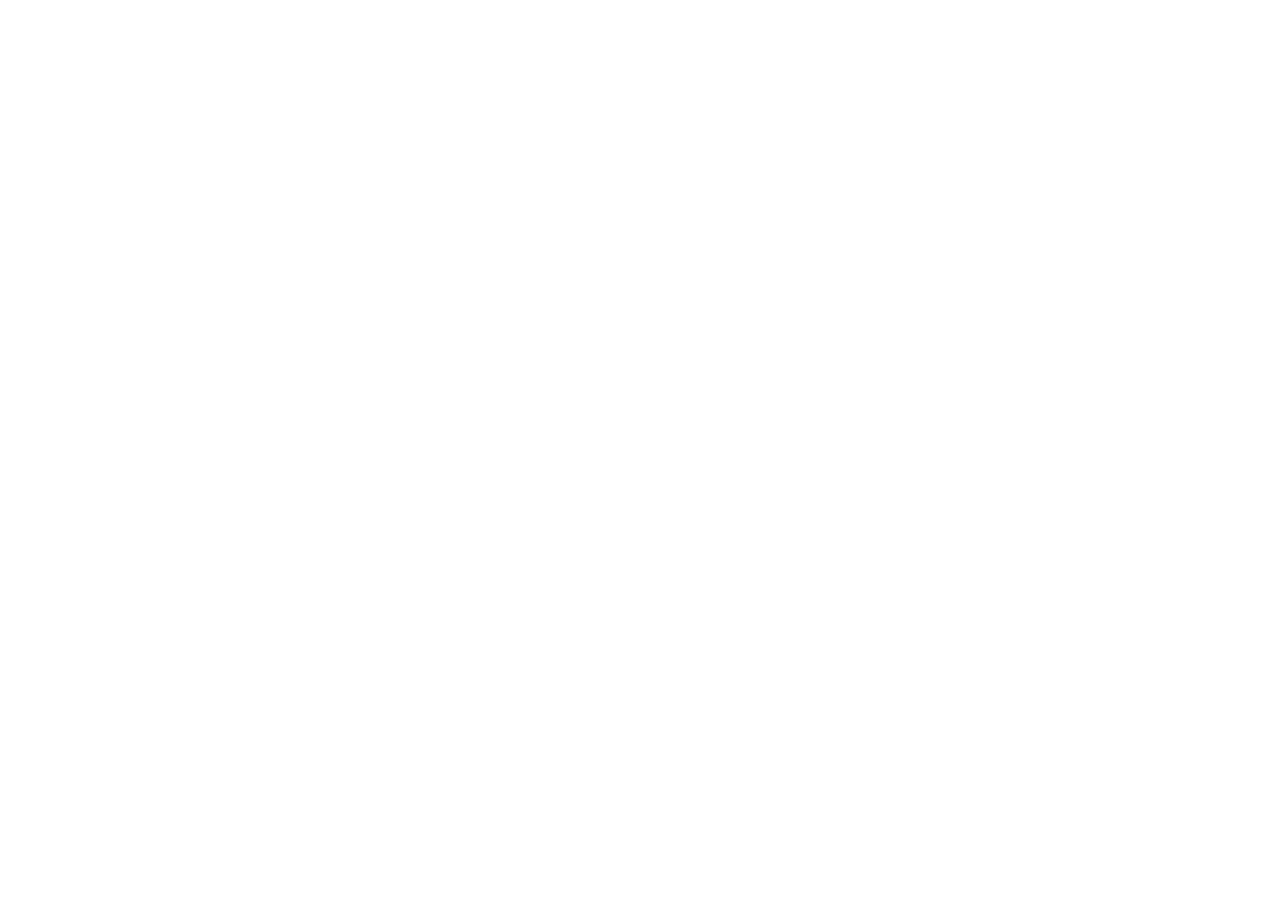
==== index.html @ dd629efe "initprot" ====
<!DOCTYPE html>
<html lang="en">

<head>
    <meta charset="UTF-8">
    <meta name="viewport" content="width=device-width, initial-scale=1.0">
    <title>Document</title>
</head>

<body>

</body>

</html>
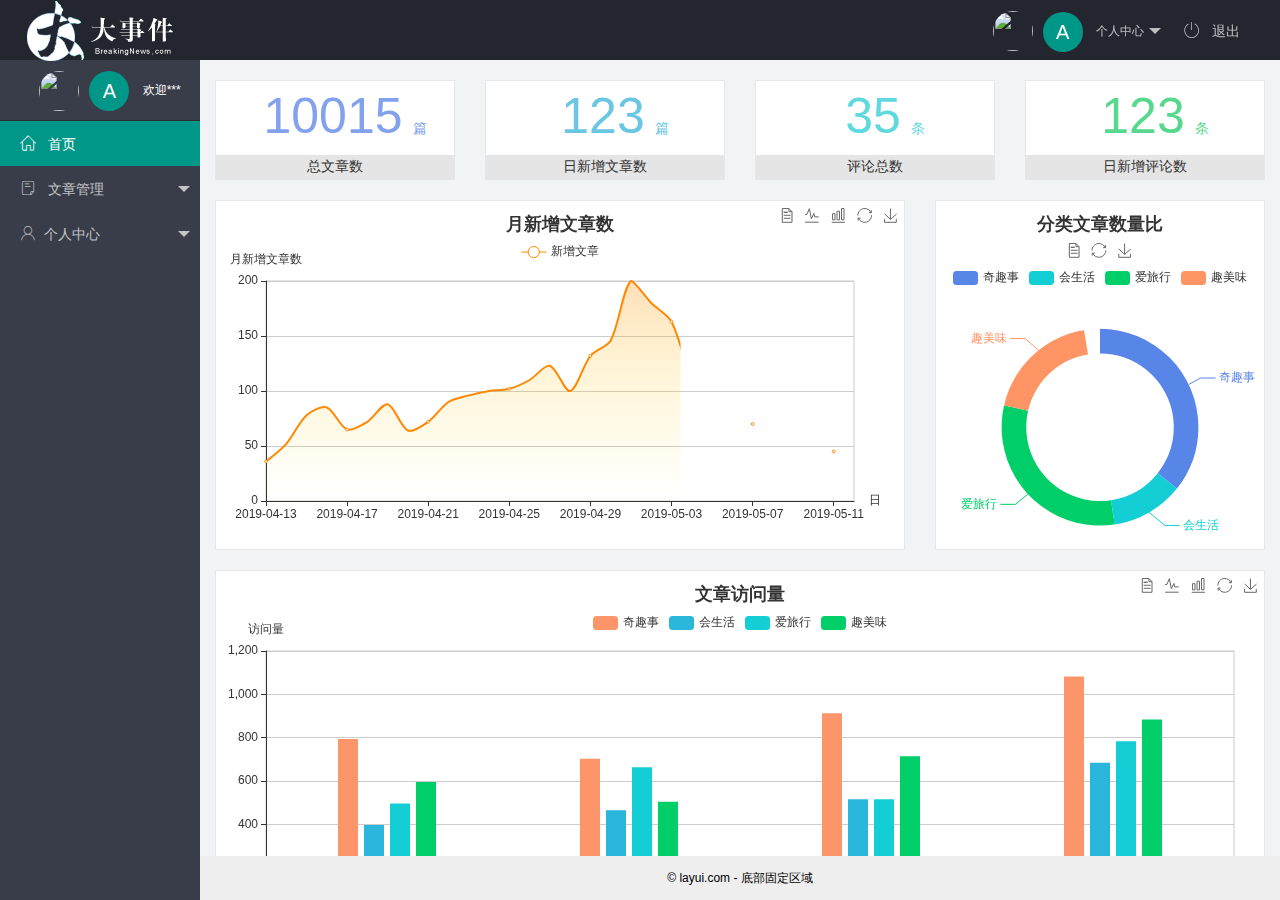
==== commit d12a4921: "完成了主页的开发" ====
--- a/index.html
+++ b/index.html
@@ -5,10 +5,103 @@
     <meta charset="UTF-8">
     <meta name="viewport" content="width=device-width, initial-scale=1.0">
     <title>Document</title>
+    <!-- 导入layui.css -->
+    <link rel="stylesheet" href="/assets/lib/layui/css/layui.css">
+
+    <!-- 导入iconfont字体图标样式-->
+    <link rel="stylesheet" href="/assets/fonts/iconfont.css">
+    <!-- 自己的样式 -->
+    <link rel="stylesheet" href="/assets/css/index.css">
+
 </head>
 
-<body>
 
+<!-- git check -b 创建分支并切换到该分支 ,用于实现登录页面-->
+
+<body class="layui-layout-body">
+    <div class="layui-layout layui-layout-admin">
+        <div class="layui-header">
+            <div class="layui-logo">
+                <img src="/assets/images/logo.png" alt="">
+            </div>
+            <!-- 头部区域（可配合layui已有的水平导航） -->
+
+            <ul class="layui-nav layui-layout-right">
+                <!-- 个人中心 -->
+                <li class="layui-nav-item">
+                    <!-- 顶部头像 -->
+                    <a href="javascript:;" class="userinfo">
+                        <img src="http://t.cn/RCzsdCq" class="layui-nav-img"><span class="text-avatar">A</span> 个人中心
+                    </a>
+                    <dl class="layui-nav-child">
+                        <dd><a href="">基本资料</a></dd>
+                        <dd><a href="">更换头像</a></dd>
+                        <dd><a href="">重置密码</a></dd>
+
+                    </dl>
+                </li>
+                <!-- 退出 -->
+                <li class="layui-nav-item"><a href="javascript:;" id="btnLogout"><span class="iconfont icon-tuichu"></span>
+                    退出</a></li>
+            </ul>
+        </div>
+
+        <div class="layui-side layui-bg-black">
+            <div class="layui-side-scroll">
+                <!-- 侧边头像 -->
+                <div class="userinfo">
+                    <img src="http://t.cn/RCzsdCq" class="layui-nav-img"><span class="text-avatar">A</span> <span id="welcome">欢迎***</span>
+                </div>
+
+                <!-- 左侧导航区域（可配合layui已有的垂直导航） -->
+                <ul class="layui-nav layui-nav-tree" lay-shrink="all">
+                    <!-- target值要设为iframe的name值 -->
+                    <li class="layui-nav-item layui-this"><a href="/home/dashboard.html" target="fm"><span class="iconfont icon-home"></span>
+                        首页</a></li>
+                    <li class="layui-nav-item">
+                        <a class="" href="javascript:;"><span class="iconfont icon-16"></span>
+                            文章管理</a>
+                        <dl class="layui-nav-child">
+                            <dd><a href="javascript:;"><i class="layui-icon layui-icon-app"></i>  文章类别</a></dd>
+                            <dd><a href="javascript:;"><i class="layui-icon layui-icon-app"></i>文章列表</a></dd>
+                            <dd><a href="javascript:;"><i class="layui-icon layui-icon-app"></i>发表文章</a></dd>
+
+                        </dl>
+                    </li>
+                    <li class="layui-nav-item">
+                        <a href="javascript:;"><span class="iconfont icon-user"></span>个人中心</a>
+                        <dl class="layui-nav-child">
+                            <dd><a href="javascript:;"><i class="layui-icon layui-icon-app"></i>基本资料</a></dd>
+                            <dd><a href="javascript:;"><i class="layui-icon layui-icon-app"></i>更换头像</a></dd>
+                            <dd><a href="javascript:;"><i class="layui-icon layui-icon-app"></i>重置密码</a></dd>
+                        </dl>
+                    </li>
+
+
+                </ul>
+            </div>
+        </div>
+
+        <div class="layui-body">
+            <!-- 内容主体区域 -->
+            <!-- 给iframe指定src,让默认显示首页内容 -->
+            <iframe name="fm" src="/home/dashboard.html" frameborder="0"></iframe>
+        </div>
+
+        <div class="layui-footer">
+            <!-- 底部固定区域 -->
+            © layui.com - 底部固定区域
+        </div>
+    </div>
+    <!--  -->
+    <script src="/assets/lib/layui/layui.all.js"></script>
+    <!-- 导入jquery -->
+    <script src="/assets/lib/jquery.js"></script>
+    <!--  -->
+    <script src="/assets/js/baseAPI.js"></script>
+    <!--  自己的js-->
+    <script src="/assets/js/index.js"></script>
 </body>
 
+
 </html>--- a/assets/lib/layui/css/layui.css
+++ b/assets/lib/layui/css/layui.css
@@ -0,0 +1,2 @@
+/** layui-v2.5.5 MIT License By https://www.layui.com */
+ .layui-inline,img{display:inline-block;vertical-align:middle}h1,h2,h3,h4,h5,h6{font-weight:400}.layui-edge,.layui-header,.layui-inline,.layui-main{position:relative}.layui-body,.layui-edge,.layui-elip{overflow:hidden}.layui-btn,.layui-edge,.layui-inline,img{vertical-align:middle}.layui-btn,.layui-disabled,.layui-icon,.layui-unselect{-moz-user-select:none;-webkit-user-select:none;-ms-user-select:none}.layui-elip,.layui-form-checkbox span,.layui-form-pane .layui-form-label{text-overflow:ellipsis;white-space:nowrap}.layui-breadcrumb,.layui-tree-btnGroup{visibility:hidden}blockquote,body,button,dd,div,dl,dt,form,h1,h2,h3,h4,h5,h6,input,li,ol,p,pre,td,textarea,th,ul{margin:0;padding:0;-webkit-tap-highlight-color:rgba(0,0,0,0)}a:active,a:hover{outline:0}img{border:none}li{list-style:none}table{border-collapse:collapse;border-spacing:0}h4,h5,h6{font-size:100%}button,input,optgroup,option,select,textarea{font-family:inherit;font-size:inherit;font-style:inherit;font-weight:inherit;outline:0}pre{white-space:pre-wrap;white-space:-moz-pre-wrap;white-space:-pre-wrap;white-space:-o-pre-wrap;word-wrap:break-word}body{line-height:24px;font:14px Helvetica Neue,Helvetica,PingFang SC,Tahoma,Arial,sans-serif}hr{height:1px;margin:10px 0;border:0;clear:both}a{color:#333;text-decoration:none}a:hover{color:#777}a cite{font-style:normal;*cursor:pointer}.layui-border-box,.layui-border-box *{box-sizing:border-box}.layui-box,.layui-box *{box-sizing:content-box}.layui-clear{clear:both;*zoom:1}.layui-clear:after{content:'\20';clear:both;*zoom:1;display:block;height:0}.layui-inline{*display:inline;*zoom:1}.layui-edge{display:inline-block;width:0;height:0;border-width:6px;border-style:dashed;border-color:transparent}.layui-edge-top{top:-4px;border-bottom-color:#999;border-bottom-style:solid}.layui-edge-right{border-left-color:#999;border-left-style:solid}.layui-edge-bottom{top:2px;border-top-color:#999;border-top-style:solid}.layui-edge-left{border-right-color:#999;border-right-style:solid}.layui-disabled,.layui-disabled:hover{color:#d2d2d2!important;cursor:not-allowed!important}.layui-circle{border-radius:100%}.layui-show{display:block!important}.layui-hide{display:none!important}@font-face{font-family:layui-icon;src:url(../font/iconfont.eot?v=250);src:url(../font/iconfont.eot?v=250#iefix) format('embedded-opentype'),url(../font/iconfont.woff2?v=250) format('woff2'),url(../font/iconfont.woff?v=250) format('woff'),url(../font/iconfont.ttf?v=250) format('truetype'),url(../font/iconfont.svg?v=250#layui-icon) format('svg')}.layui-icon{font-family:layui-icon!important;font-size:16px;font-style:normal;-webkit-font-smoothing:antialiased;-moz-osx-font-smoothing:grayscale}.layui-icon-reply-fill:before{content:"\e611"}.layui-icon-set-fill:before{content:"\e614"}.layui-icon-menu-fill:before{content:"\e60f"}.layui-icon-search:before{content:"\e615"}.layui-icon-share:before{content:"\e641"}.layui-icon-set-sm:before{content:"\e620"}.layui-icon-engine:before{content:"\e628"}.layui-icon-close:before{content:"\1006"}.layui-icon-close-fill:before{content:"\1007"}.layui-icon-chart-screen:before{content:"\e629"}.layui-icon-star:before{content:"\e600"}.layui-icon-circle-dot:before{content:"\e617"}.layui-icon-chat:before{content:"\e606"}.layui-icon-release:before{content:"\e609"}.layui-icon-list:before{content:"\e60a"}.layui-icon-chart:before{content:"\e62c"}.layui-icon-ok-circle:before{content:"\1005"}.layui-icon-layim-theme:before{content:"\e61b"}.layui-icon-table:before{content:"\e62d"}.layui-icon-right:before{content:"\e602"}.layui-icon-left:before{content:"\e603"}.layui-icon-cart-simple:before{content:"\e698"}.layui-icon-face-cry:before{content:"\e69c"}.layui-icon-face-smile:before{content:"\e6af"}.layui-icon-survey:before{content:"\e6b2"}.layui-icon-tree:before{content:"\e62e"}.layui-icon-upload-circle:before{content:"\e62f"}.layui-icon-add-circle:before{content:"\e61f"}.layui-icon-download-circle:before{content:"\e601"}.layui-icon-templeate-1:before{content:"\e630"}.layui-icon-util:before{content:"\e631"}.layui-icon-face-surprised:before{content:"\e664"}.layui-icon-edit:before{content:"\e642"}.layui-icon-speaker:before{content:"\e645"}.layui-icon-down:before{content:"\e61a"}.layui-icon-file:before{content:"\e621"}.layui-icon-layouts:before{content:"\e632"}.layui-icon-rate-half:before{content:"\e6c9"}.layui-icon-add-circle-fine:before{content:"\e608"}.layui-icon-prev-circle:before{content:"\e633"}.layui-icon-read:before{content:"\e705"}.layui-icon-404:before{content:"\e61c"}.layui-icon-carousel:before{content:"\e634"}.layui-icon-help:before{content:"\e607"}.layui-icon-code-circle:before{content:"\e635"}.layui-icon-water:before{content:"\e636"}.layui-icon-username:before{content:"\e66f"}.layui-icon-find-fill:before{content:"\e670"}.layui-icon-about:before{content:"\e60b"}.layui-icon-location:before{content:"\e715"}.layui-icon-up:before{content:"\e619"}.layui-icon-pause:before{content:"\e651"}.layui-icon-date:before{content:"\e637"}.layui-icon-layim-uploadfile:before{content:"\e61d"}.layui-icon-delete:before{content:"\e640"}.layui-icon-play:before{content:"\e652"}.layui-icon-top:before{content:"\e604"}.layui-icon-friends:before{content:"\e612"}.layui-icon-refresh-3:before{content:"\e9aa"}.layui-icon-ok:before{content:"\e605"}.layui-icon-layer:before{content:"\e638"}.layui-icon-face-smile-fine:before{content:"\e60c"}.layui-icon-dollar:before{content:"\e659"}.layui-icon-group:before{content:"\e613"}.layui-icon-layim-download:before{content:"\e61e"}.layui-icon-picture-fine:before{content:"\e60d"}.layui-icon-link:before{content:"\e64c"}.layui-icon-diamond:before{content:"\e735"}.layui-icon-log:before{content:"\e60e"}.layui-icon-rate-solid:before{content:"\e67a"}.layui-icon-fonts-del:before{content:"\e64f"}.layui-icon-unlink:before{content:"\e64d"}.layui-icon-fonts-clear:before{content:"\e639"}.layui-icon-triangle-r:before{content:"\e623"}.layui-icon-circle:before{content:"\e63f"}.layui-icon-radio:before{content:"\e643"}.layui-icon-align-center:before{content:"\e647"}.layui-icon-align-right:before{content:"\e648"}.layui-icon-align-left:before{content:"\e649"}.layui-icon-loading-1:before{content:"\e63e"}.layui-icon-return:before{content:"\e65c"}.layui-icon-fonts-strong:before{content:"\e62b"}.layui-icon-upload:before{content:"\e67c"}.layui-icon-dialogue:before{content:"\e63a"}.layui-icon-video:before{content:"\e6ed"}.layui-icon-headset:before{content:"\e6fc"}.layui-icon-cellphone-fine:before{content:"\e63b"}.layui-icon-add-1:before{content:"\e654"}.layui-icon-face-smile-b:before{content:"\e650"}.layui-icon-fonts-html:before{content:"\e64b"}.layui-icon-form:before{content:"\e63c"}.layui-icon-cart:before{content:"\e657"}.layui-icon-camera-fill:before{content:"\e65d"}.layui-icon-tabs:before{content:"\e62a"}.layui-icon-fonts-code:before{content:"\e64e"}.layui-icon-fire:before{content:"\e756"}.layui-icon-set:before{content:"\e716"}.layui-icon-fonts-u:before{content:"\e646"}.layui-icon-triangle-d:before{content:"\e625"}.layui-icon-tips:before{content:"\e702"}.layui-icon-picture:before{content:"\e64a"}.layui-icon-more-vertical:before{content:"\e671"}.layui-icon-flag:before{content:"\e66c"}.layui-icon-loading:before{content:"\e63d"}.layui-icon-fonts-i:before{content:"\e644"}.layui-icon-refresh-1:before{content:"\e666"}.layui-icon-rmb:before{content:"\e65e"}.layui-icon-home:before{content:"\e68e"}.layui-icon-user:before{content:"\e770"}.layui-icon-notice:before{content:"\e667"}.layui-icon-login-weibo:before{content:"\e675"}.layui-icon-voice:before{content:"\e688"}.layui-icon-upload-drag:before{content:"\e681"}.layui-icon-login-qq:before{content:"\e676"}.layui-icon-snowflake:before{content:"\e6b1"}.layui-icon-file-b:before{content:"\e655"}.layui-icon-template:before{content:"\e663"}.layui-icon-auz:before{content:"\e672"}.layui-icon-console:before{content:"\e665"}.layui-icon-app:before{content:"\e653"}.layui-icon-prev:before{content:"\e65a"}.layui-icon-website:before{content:"\e7ae"}.layui-icon-next:before{content:"\e65b"}.layui-icon-component:before{content:"\e857"}.layui-icon-more:before{content:"\e65f"}.layui-icon-login-wechat:before{content:"\e677"}.layui-icon-shrink-right:before{content:"\e668"}.layui-icon-spread-left:before{content:"\e66b"}.layui-icon-camera:before{content:"\e660"}.layui-icon-note:before{content:"\e66e"}.layui-icon-refresh:before{content:"\e669"}.layui-icon-female:before{content:"\e661"}.layui-icon-male:before{content:"\e662"}.layui-icon-password:before{content:"\e673"}.layui-icon-senior:before{content:"\e674"}.layui-icon-theme:before{content:"\e66a"}.layui-icon-tread:before{content:"\e6c5"}.layui-icon-praise:before{content:"\e6c6"}.layui-icon-star-fill:before{content:"\e658"}.layui-icon-rate:before{content:"\e67b"}.layui-icon-template-1:before{content:"\e656"}.layui-icon-vercode:before{content:"\e679"}.layui-icon-cellphone:before{content:"\e678"}.layui-icon-screen-full:before{content:"\e622"}.layui-icon-screen-restore:before{content:"\e758"}.layui-icon-cols:before{content:"\e610"}.layui-icon-export:before{content:"\e67d"}.layui-icon-print:before{content:"\e66d"}.layui-icon-slider:before{content:"\e714"}.layui-icon-addition:before{content:"\e624"}.layui-icon-subtraction:before{content:"\e67e"}.layui-icon-service:before{content:"\e626"}.layui-icon-transfer:before{content:"\e691"}.layui-main{width:1140px;margin:0 auto}.layui-header{z-index:1000;height:60px}.layui-header a:hover{transition:all .5s;-webkit-transition:all .5s}.layui-side{position:fixed;left:0;top:0;bottom:0;z-index:999;width:200px;overflow-x:hidden}.layui-side-scroll{position:relative;width:220px;height:100%;overflow-x:hidden}.layui-body{position:absolute;left:200px;right:0;top:0;bottom:0;z-index:998;width:auto;overflow-y:auto;box-sizing:border-box}.layui-layout-body{overflow:hidden}.layui-layout-admin .layui-header{background-color:#23262E}.layui-layout-admin .layui-side{top:60px;width:200px;overflow-x:hidden}.layui-layout-admin .layui-body{position:fixed;top:60px;bottom:44px}.layui-layout-admin .layui-main{width:auto;margin:0 15px}.layui-layout-admin .layui-footer{position:fixed;left:200px;right:0;bottom:0;height:44px;line-height:44px;padding:0 15px;background-color:#eee}.layui-layout-admin .layui-logo{position:absolute;left:0;top:0;width:200px;height:100%;line-height:60px;text-align:center;color:#009688;font-size:16px}.layui-layout-admin .layui-header .layui-nav{background:0 0}.layui-layout-left{position:absolute!important;left:200px;top:0}.layui-layout-right{position:absolute!important;right:0;top:0}.layui-container{position:relative;margin:0 auto;padding:0 15px;box-sizing:border-box}.layui-fluid{position:relative;margin:0 auto;padding:0 15px}.layui-row:after,.layui-row:before{content:'';display:block;clear:both}.layui-col-lg1,.layui-col-lg10,.layui-col-lg11,.layui-col-lg12,.layui-col-lg2,.layui-col-lg3,.layui-col-lg4,.layui-col-lg5,.layui-col-lg6,.layui-col-lg7,.layui-col-lg8,.layui-col-lg9,.layui-col-md1,.layui-col-md10,.layui-col-md11,.layui-col-md12,.layui-col-md2,.layui-col-md3,.layui-col-md4,.layui-col-md5,.layui-col-md6,.layui-col-md7,.layui-col-md8,.layui-col-md9,.layui-col-sm1,.layui-col-sm10,.layui-col-sm11,.layui-col-sm12,.layui-col-sm2,.layui-col-sm3,.layui-col-sm4,.layui-col-sm5,.layui-col-sm6,.layui-col-sm7,.layui-col-sm8,.layui-col-sm9,.layui-col-xs1,.layui-col-xs10,.layui-col-xs11,.layui-col-xs12,.layui-col-xs2,.layui-col-xs3,.layui-col-xs4,.layui-col-xs5,.layui-col-xs6,.layui-col-xs7,.layui-col-xs8,.layui-col-xs9{position:relative;display:block;box-sizing:border-box}.layui-col-xs1,.layui-col-xs10,.layui-col-xs11,.layui-col-xs12,.layui-col-xs2,.layui-col-xs3,.layui-col-xs4,.layui-col-xs5,.layui-col-xs6,.layui-col-xs7,.layui-col-xs8,.layui-col-xs9{float:left}.layui-col-xs1{width:8.33333333%}.layui-col-xs2{width:16.66666667%}.layui-col-xs3{width:25%}.layui-col-xs4{width:33.33333333%}.layui-col-xs5{width:41.66666667%}.layui-col-xs6{width:50%}.layui-col-xs7{width:58.33333333%}.layui-col-xs8{width:66.66666667%}.layui-col-xs9{width:75%}.layui-col-xs10{width:83.33333333%}.layui-col-xs11{width:91.66666667%}.layui-col-xs12{width:100%}.layui-col-xs-offset1{margin-left:8.33333333%}.layui-col-xs-offset2{margin-left:16.66666667%}.layui-col-xs-offset3{margin-left:25%}.layui-col-xs-offset4{margin-left:33.33333333%}.layui-col-xs-offset5{margin-left:41.66666667%}.layui-col-xs-offset6{margin-left:50%}.layui-col-xs-offset7{margin-left:58.33333333%}.layui-col-xs-offset8{margin-left:66.66666667%}.layui-col-xs-offset9{margin-left:75%}.layui-col-xs-offset10{margin-left:83.33333333%}.layui-col-xs-offset11{margin-left:91.66666667%}.layui-col-xs-offset12{margin-left:100%}@media screen and (max-width:768px){.layui-hide-xs{display:none!important}.layui-show-xs-block{display:block!important}.layui-show-xs-inline{display:inline!important}.layui-show-xs-inline-block{display:inline-block!important}}@media screen and (min-width:768px){.layui-container{width:750px}.layui-hide-sm{display:none!important}.layui-show-sm-block{display:block!important}.layui-show-sm-inline{display:inline!important}.layui-show-sm-inline-block{display:inline-block!important}.layui-col-sm1,.layui-col-sm10,.layui-col-sm11,.layui-col-sm12,.layui-col-sm2,.layui-col-sm3,.layui-col-sm4,.layui-col-sm5,.layui-col-sm6,.layui-col-sm7,.layui-col-sm8,.layui-col-sm9{float:left}.layui-col-sm1{width:8.33333333%}.layui-col-sm2{width:16.66666667%}.layui-col-sm3{width:25%}.layui-col-sm4{width:33.33333333%}.layui-col-sm5{width:41.66666667%}.layui-col-sm6{width:50%}.layui-col-sm7{width:58.33333333%}.layui-col-sm8{width:66.66666667%}.layui-col-sm9{width:75%}.layui-col-sm10{width:83.33333333%}.layui-col-sm11{width:91.66666667%}.layui-col-sm12{width:100%}.layui-col-sm-offset1{margin-left:8.33333333%}.layui-col-sm-offset2{margin-left:16.66666667%}.layui-col-sm-offset3{margin-left:25%}.layui-col-sm-offset4{margin-left:33.33333333%}.layui-col-sm-offset5{margin-left:41.66666667%}.layui-col-sm-offset6{margin-left:50%}.layui-col-sm-offset7{margin-left:58.33333333%}.layui-col-sm-offset8{margin-left:66.66666667%}.layui-col-sm-offset9{margin-left:75%}.layui-col-sm-offset10{margin-left:83.33333333%}.layui-col-sm-offset11{margin-left:91.66666667%}.layui-col-sm-offset12{margin-left:100%}}@media screen and (min-width:992px){.layui-container{width:970px}.layui-hide-md{display:none!important}.layui-show-md-block{display:block!important}.layui-show-md-inline{display:inline!important}.layui-show-md-inline-block{display:inline-block!important}.layui-col-md1,.layui-col-md10,.layui-col-md11,.layui-col-md12,.layui-col-md2,.layui-col-md3,.layui-col-md4,.layui-col-md5,.layui-col-md6,.layui-col-md7,.layui-col-md8,.layui-col-md9{float:left}.layui-col-md1{width:8.33333333%}.layui-col-md2{width:16.66666667%}.layui-col-md3{width:25%}.layui-col-md4{width:33.33333333%}.layui-col-md5{width:41.66666667%}.layui-col-md6{width:50%}.layui-col-md7{width:58.33333333%}.layui-col-md8{width:66.66666667%}.layui-col-md9{width:75%}.layui-col-md10{width:83.33333333%}.layui-col-md11{width:91.66666667%}.layui-col-md12{width:100%}.layui-col-md-offset1{margin-left:8.33333333%}.layui-col-md-offset2{margin-left:16.66666667%}.layui-col-md-offset3{margin-left:25%}.layui-col-md-offset4{margin-left:33.33333333%}.layui-col-md-offset5{margin-left:41.66666667%}.layui-col-md-offset6{margin-left:50%}.layui-col-md-offset7{margin-left:58.33333333%}.layui-col-md-offset8{margin-left:66.66666667%}.layui-col-md-offset9{margin-left:75%}.layui-col-md-offset10{margin-left:83.33333333%}.layui-col-md-offset11{margin-left:91.66666667%}.layui-col-md-offset12{margin-left:100%}}@media screen and (min-width:1200px){.layui-container{width:1170px}.layui-hide-lg{display:none!important}.layui-show-lg-block{display:block!important}.layui-show-lg-inline{display:inline!important}.layui-show-lg-inline-block{display:inline-block!important}.layui-col-lg1,.layui-col-lg10,.layui-col-lg11,.layui-col-lg12,.layui-col-lg2,.layui-col-lg3,.layui-col-lg4,.layui-col-lg5,.layui-col-lg6,.layui-col-lg7,.layui-col-lg8,.layui-col-lg9{float:left}.layui-col-lg1{width:8.33333333%}.layui-col-lg2{width:16.66666667%}.layui-col-lg3{width:25%}.layui-col-lg4{width:33.33333333%}.layui-col-lg5{width:41.66666667%}.layui-col-lg6{width:50%}.layui-col-lg7{width:58.33333333%}.layui-col-lg8{width:66.66666667%}.layui-col-lg9{width:75%}.layui-col-lg10{width:83.33333333%}.layui-col-lg11{width:91.66666667%}.layui-col-lg12{width:100%}.layui-col-lg-offset1{margin-left:8.33333333%}.layui-col-lg-offset2{margin-left:16.66666667%}.layui-col-lg-offset3{margin-left:25%}.layui-col-lg-offset4{margin-left:33.33333333%}.layui-col-lg-offset5{margin-left:41.66666667%}.layui-col-lg-offset6{margin-left:50%}.layui-col-lg-offset7{margin-left:58.33333333%}.layui-col-lg-offset8{margin-left:66.66666667%}.layui-col-lg-offset9{margin-left:75%}.layui-col-lg-offset10{margin-left:83.33333333%}.layui-col-lg-offset11{margin-left:91.66666667%}.layui-col-lg-offset12{margin-left:100%}}.layui-col-space1{margin:-.5px}.layui-col-space1>*{padding:.5px}.layui-col-space3{margin:-1.5px}.layui-col-space3>*{padding:1.5px}.layui-col-space5{margin:-2.5px}.layui-col-space5>*{padding:2.5px}.layui-col-space8{margin:-3.5px}.layui-col-space8>*{padding:3.5px}.layui-col-space10{margin:-5px}.layui-col-space10>*{padding:5px}.layui-col-space12{margin:-6px}.layui-col-space12>*{padding:6px}.layui-col-space15{margin:-7.5px}.layui-col-space15>*{padding:7.5px}.layui-col-space18{margin:-9px}.layui-col-space18>*{padding:9px}.layui-col-space20{margin:-10px}.layui-col-space20>*{padding:10px}.layui-col-space22{margin:-11px}.layui-col-space22>*{padding:11px}.layui-col-space25{margin:-12.5px}.layui-col-space25>*{padding:12.5px}.layui-col-space30{margin:-15px}.layui-col-space30>*{padding:15px}.layui-btn,.layui-input,.layui-select,.layui-textarea,.layui-upload-button{outline:0;-webkit-appearance:none;transition:all .3s;-webkit-transition:all .3s;box-sizing:border-box}.layui-elem-quote{margin-bottom:10px;padding:15px;line-height:22px;border-left:5px solid #009688;border-radius:0 2px 2px 0;background-color:#f2f2f2}.layui-quote-nm{border-style:solid;border-width:1px 1px 1px 5px;background:0 0}.layui-elem-field{margin-bottom:10px;padding:0;border-width:1px;border-style:solid}.layui-elem-field legend{margin-left:20px;padding:0 10px;font-size:20px;font-weight:300}.layui-field-title{margin:10px 0 20px;border-width:1px 0 0}.layui-field-box{padding:10px 15px}.layui-field-title .layui-field-box{padding:10px 0}.layui-progress{position:relative;height:6px;border-radius:20px;background-color:#e2e2e2}.layui-progress-bar{position:absolute;left:0;top:0;width:0;max-width:100%;height:6px;border-radius:20px;text-align:right;background-color:#5FB878;transition:all .3s;-webkit-transition:all .3s}.layui-progress-big,.layui-progress-big .layui-progress-bar{height:18px;line-height:18px}.layui-progress-text{position:relative;top:-20px;line-height:18px;font-size:12px;color:#666}.layui-progress-big .layui-progress-text{position:static;padding:0 10px;color:#fff}.layui-collapse{border-width:1px;border-style:solid;border-radius:2px}.layui-colla-content,.layui-colla-item{border-top-width:1px;border-top-style:solid}.layui-colla-item:first-child{border-top:none}.layui-colla-title{position:relative;height:42px;line-height:42px;padding:0 15px 0 35px;color:#333;background-color:#f2f2f2;cursor:pointer;font-size:14px;overflow:hidden}.layui-colla-content{display:none;padding:10px 15px;line-height:22px;color:#666}.layui-colla-icon{position:absolute;left:15px;top:0;font-size:14px}.layui-card{margin-bottom:15px;border-radius:2px;background-color:#fff;box-shadow:0 1px 2px 0 rgba(0,0,0,.05)}.layui-card:last-child{margin-bottom:0}.layui-card-header{position:relative;height:42px;line-height:42px;padding:0 15px;border-bottom:1px solid #f6f6f6;color:#333;border-radius:2px 2px 0 0;font-size:14px}.layui-bg-black,.layui-bg-blue,.layui-bg-cyan,.layui-bg-green,.layui-bg-orange,.layui-bg-red{color:#fff!important}.layui-card-body{position:relative;padding:10px 15px;line-height:24px}.layui-card-body[pad15]{padding:15px}.layui-card-body[pad20]{padding:20px}.layui-card-body .layui-table{margin:5px 0}.layui-card .layui-tab{margin:0}.layui-panel-window{position:relative;padding:15px;border-radius:0;border-top:5px solid #E6E6E6;background-color:#fff}.layui-auxiliar-moving{position:fixed;left:0;right:0;top:0;bottom:0;width:100%;height:100%;background:0 0;z-index:9999999999}.layui-form-label,.layui-form-mid,.layui-form-select,.layui-input-block,.layui-input-inline,.layui-textarea{position:relative}.layui-bg-red{background-color:#FF5722!important}.layui-bg-orange{background-color:#FFB800!important}.layui-bg-green{background-color:#009688!important}.layui-bg-cyan{background-color:#2F4056!important}.layui-bg-blue{background-color:#1E9FFF!important}.layui-bg-black{background-color:#393D49!important}.layui-bg-gray{background-color:#eee!important;color:#666!important}.layui-badge-rim,.layui-colla-content,.layui-colla-item,.layui-collapse,.layui-elem-field,.layui-form-pane .layui-form-item[pane],.layui-form-pane .layui-form-label,.layui-input,.layui-layedit,.layui-layedit-tool,.layui-quote-nm,.layui-select,.layui-tab-bar,.layui-tab-card,.layui-tab-title,.layui-tab-title .layui-this:after,.layui-textarea{border-color:#e6e6e6}.layui-timeline-item:before,hr{background-color:#e6e6e6}.layui-text{line-height:22px;font-size:14px;color:#666}.layui-text h1,.layui-text h2,.layui-text h3{font-weight:500;color:#333}.layui-text h1{font-size:30px}.layui-text h2{font-size:24px}.layui-text h3{font-size:18px}.layui-text a:not(.layui-btn){color:#01AAED}.layui-text a:not(.layui-btn):hover{text-decoration:underline}.layui-text ul{padding:5px 0 5px 15px}.layui-text ul li{margin-top:5px;list-style-type:disc}.layui-text em,.layui-word-aux{color:#999!important;padding:0 5px!important}.layui-btn{display:inline-block;height:38px;line-height:38px;padding:0 18px;background-color:#009688;color:#fff;white-space:nowrap;text-align:center;font-size:14px;border:none;border-radius:2px;cursor:pointer}.layui-btn:hover{opacity:.8;filter:alpha(opacity=80);color:#fff}.layui-btn:active{opacity:1;filter:alpha(opacity=100)}.layui-btn+.layui-btn{margin-left:10px}.layui-btn-container{font-size:0}.layui-btn-container .layui-btn{margin-right:10px;margin-bottom:10px}.layui-btn-container .layui-btn+.layui-btn{margin-left:0}.layui-table .layui-btn-container .layui-btn{margin-bottom:9px}.layui-btn-radius{border-radius:100px}.layui-btn .layui-icon{margin-right:3px;font-size:18px;vertical-align:bottom;vertical-align:middle\9}.layui-btn-primary{border:1px solid #C9C9C9;background-color:#fff;color:#555}.layui-btn-primary:hover{border-color:#009688;color:#333}.layui-btn-normal{background-color:#1E9FFF}.layui-btn-warm{background-color:#FFB800}.layui-btn-danger{background-color:#FF5722}.layui-btn-checked{background-color:#5FB878}.layui-btn-disabled,.layui-btn-disabled:active,.layui-btn-disabled:hover{border:1px solid #e6e6e6;background-color:#FBFBFB;color:#C9C9C9;cursor:not-allowed;opacity:1}.layui-btn-lg{height:44px;line-height:44px;padding:0 25px;font-size:16px}.layui-btn-sm{height:30px;line-height:30px;padding:0 10px;font-size:12px}.layui-btn-sm i{font-size:16px!important}.layui-btn-xs{height:22px;line-height:22px;padding:0 5px;font-size:12px}.layui-btn-xs i{font-size:14px!important}.layui-btn-group{display:inline-block;vertical-align:middle;font-size:0}.layui-btn-group .layui-btn{margin-left:0!important;margin-right:0!important;border-left:1px solid rgba(255,255,255,.5);border-radius:0}.layui-btn-group .layui-btn-primary{border-left:none}.layui-btn-group .layui-btn-primary:hover{border-color:#C9C9C9;color:#009688}.layui-btn-group .layui-btn:first-child{border-left:none;border-radius:2px 0 0 2px}.layui-btn-group .layui-btn-primary:first-child{border-left:1px solid #c9c9c9}.layui-btn-group .layui-btn:last-child{border-radius:0 2px 2px 0}.layui-btn-group .layui-btn+.layui-btn{margin-left:0}.layui-btn-group+.layui-btn-group{margin-left:10px}.layui-btn-fluid{width:100%}.layui-input,.layui-select,.layui-textarea{height:38px;line-height:1.3;line-height:38px\9;border-width:1px;border-style:solid;background-color:#fff;border-radius:2px}.layui-input::-webkit-input-placeholder,.layui-select::-webkit-input-placeholder,.layui-textarea::-webkit-input-placeholder{line-height:1.3}.layui-input,.layui-textarea{display:block;width:100%;padding-left:10px}.layui-input:hover,.layui-textarea:hover{border-color:#D2D2D2!important}.layui-input:focus,.layui-textarea:focus{border-color:#C9C9C9!important}.layui-textarea{min-height:100px;height:auto;line-height:20px;padding:6px 10px;resize:vertical}.layui-select{padding:0 10px}.layui-form input[type=checkbox],.layui-form input[type=radio],.layui-form select{display:none}.layui-form [lay-ignore]{display:initial}.layui-form-item{margin-bottom:15px;clear:both;*zoom:1}.layui-form-item:after{content:'\20';clear:both;*zoom:1;display:block;height:0}.layui-form-label{float:left;display:block;padding:9px 15px;width:80px;font-weight:400;line-height:20px;text-align:right}.layui-form-label-col{display:block;float:none;padding:9px 0;line-height:20px;text-align:left}.layui-form-item .layui-inline{margin-bottom:5px;margin-right:10px}.layui-input-block{margin-left:110px;min-height:36px}.layui-input-inline{display:inline-block;vertical-align:middle}.layui-form-item .layui-input-inline{float:left;width:190px;margin-right:10px}.layui-form-text .layui-input-inline{width:auto}.layui-form-mid{float:left;display:block;padding:9px 0!important;line-height:20px;margin-right:10px}.layui-form-danger+.layui-form-select .layui-input,.layui-form-danger:focus{border-color:#FF5722!important}.layui-form-select .layui-input{padding-right:30px;cursor:pointer}.layui-form-select .layui-edge{position:absolute;right:10px;top:50%;margin-top:-3px;cursor:pointer;border-width:6px;border-top-color:#c2c2c2;border-top-style:solid;transition:all .3s;-webkit-transition:all .3s}.layui-form-select dl{display:none;position:absolute;left:0;top:42px;padding:5px 0;z-index:899;min-width:100%;border:1px solid #d2d2d2;max-height:300px;overflow-y:auto;background-color:#fff;border-radius:2px;box-shadow:0 2px 4px rgba(0,0,0,.12);box-sizing:border-box}.layui-form-select dl dd,.layui-form-select dl dt{padding:0 10px;line-height:36px;white-space:nowrap;overflow:hidden;text-overflow:ellipsis}.layui-form-select dl dt{font-size:12px;color:#999}.layui-form-select dl dd{cursor:pointer}.layui-form-select dl dd:hover{background-color:#f2f2f2;-webkit-transition:.5s all;transition:.5s all}.layui-form-select .layui-select-group dd{padding-left:20px}.layui-form-select dl dd.layui-select-tips{padding-left:10px!important;color:#999}.layui-form-select dl dd.layui-this{background-color:#5FB878;color:#fff}.layui-form-checkbox,.layui-form-select dl dd.layui-disabled{background-color:#fff}.layui-form-selected dl{display:block}.layui-form-checkbox,.layui-form-checkbox *,.layui-form-switch{display:inline-block;vertical-align:middle}.layui-form-selected .layui-edge{margin-top:-9px;-webkit-transform:rotate(180deg);transform:rotate(180deg);margin-top:-3px\9}:root .layui-form-selected .layui-edge{margin-top:-9px\0/IE9}.layui-form-selectup dl{top:auto;bottom:42px}.layui-select-none{margin:5px 0;text-align:center;color:#999}.layui-select-disabled .layui-disabled{border-color:#eee!important}.layui-select-disabled .layui-edge{border-top-color:#d2d2d2}.layui-form-checkbox{position:relative;height:30px;line-height:30px;margin-right:10px;padding-right:30px;cursor:pointer;font-size:0;-webkit-transition:.1s linear;transition:.1s linear;box-sizing:border-box}.layui-form-checkbox span{padding:0 10px;height:100%;font-size:14px;border-radius:2px 0 0 2px;background-color:#d2d2d2;color:#fff;overflow:hidden}.layui-form-checkbox:hover span{background-color:#c2c2c2}.layui-form-checkbox i{position:absolute;right:0;top:0;width:30px;height:28px;border:1px solid #d2d2d2;border-left:none;border-radius:0 2px 2px 0;color:#fff;font-size:20px;text-align:center}.layui-form-checkbox:hover i{border-color:#c2c2c2;color:#c2c2c2}.layui-form-checked,.layui-form-checked:hover{border-color:#5FB878}.layui-form-checked span,.layui-form-checked:hover span{background-color:#5FB878}.layui-form-checked i,.layui-form-checked:hover i{color:#5FB878}.layui-form-item .layui-form-checkbox{margin-top:4px}.layui-form-checkbox[lay-skin=primary]{height:auto!important;line-height:normal!important;min-width:18px;min-height:18px;border:none!important;margin-right:0;padding-left:28px;padding-right:0;background:0 0}.layui-form-checkbox[lay-skin=primary] span{padding-left:0;padding-right:15px;line-height:18px;background:0 0;color:#666}.layui-form-checkbox[lay-skin=primary] i{right:auto;left:0;width:16px;height:16px;line-height:16px;border:1px solid #d2d2d2;font-size:12px;border-radius:2px;background-color:#fff;-webkit-transition:.1s linear;transition:.1s linear}.layui-form-checkbox[lay-skin=primary]:hover i{border-color:#5FB878;color:#fff}.layui-form-checked[lay-skin=primary] i{border-color:#5FB878!important;background-color:#5FB878;color:#fff}.layui-checkbox-disbaled[lay-skin=primary] span{background:0 0!important;color:#c2c2c2}.layui-checkbox-disbaled[lay-skin=primary]:hover i{border-color:#d2d2d2}.layui-form-item .layui-form-checkbox[lay-skin=primary]{margin-top:10px}.layui-form-switch{position:relative;height:22px;line-height:22px;min-width:35px;padding:0 5px;margin-top:8px;border:1px solid #d2d2d2;border-radius:20px;cursor:pointer;background-color:#fff;-webkit-transition:.1s linear;transition:.1s linear}.layui-form-switch i{position:absolute;left:5px;top:3px;width:16px;height:16px;border-radius:20px;background-color:#d2d2d2;-webkit-transition:.1s linear;transition:.1s linear}.layui-form-switch em{position:relative;top:0;width:25px;margin-left:21px;padding:0!important;text-align:center!important;color:#999!important;font-style:normal!important;font-size:12px}.layui-form-onswitch{border-color:#5FB878;background-color:#5FB878}.layui-checkbox-disbaled,.layui-checkbox-disbaled i{border-color:#e2e2e2!important}.layui-form-onswitch i{left:100%;margin-left:-21px;background-color:#fff}.layui-form-onswitch em{margin-left:5px;margin-right:21px;color:#fff!important}.layui-checkbox-disbaled span{background-color:#e2e2e2!important}.layui-checkbox-disbaled:hover i{color:#fff!important}[lay-radio]{display:none}.layui-form-radio,.layui-form-radio *{display:inline-block;vertical-align:middle}.layui-form-radio{line-height:28px;margin:6px 10px 0 0;padding-right:10px;cursor:pointer;font-size:0}.layui-form-radio *{font-size:14px}.layui-form-radio>i{margin-right:8px;font-size:22px;color:#c2c2c2}.layui-form-radio>i:hover,.layui-form-radioed>i{color:#5FB878}.layui-radio-disbaled>i{color:#e2e2e2!important}.layui-form-pane .layui-form-label{width:110px;padding:8px 15px;height:38px;line-height:20px;border-width:1px;border-style:solid;border-radius:2px 0 0 2px;text-align:center;background-color:#FBFBFB;overflow:hidden;box-sizing:border-box}.layui-form-pane .layui-input-inline{margin-left:-1px}.layui-form-pane .layui-input-block{margin-left:110px;left:-1px}.layui-form-pane .layui-input{border-radius:0 2px 2px 0}.layui-form-pane .layui-form-text .layui-form-label{float:none;width:100%;border-radius:2px;box-sizing:border-box;text-align:left}.layui-form-pane .layui-form-text .layui-input-inline{display:block;margin:0;top:-1px;clear:both}.layui-form-pane .layui-form-text .layui-input-block{margin:0;left:0;top:-1px}.layui-form-pane .layui-form-text .layui-textarea{min-height:100px;border-radius:0 0 2px 2px}.layui-form-pane .layui-form-checkbox{margin:4px 0 4px 10px}.layui-form-pane .layui-form-radio,.layui-form-pane .layui-form-switch{margin-top:6px;margin-left:10px}.layui-form-pane .layui-form-item[pane]{position:relative;border-width:1px;border-style:solid}.layui-form-pane .layui-form-item[pane] .layui-form-label{position:absolute;left:0;top:0;height:100%;border-width:0 1px 0 0}.layui-form-pane .layui-form-item[pane] .layui-input-inline{margin-left:110px}@media screen and (max-width:450px){.layui-form-item .layui-form-label{text-overflow:ellipsis;overflow:hidden;white-space:nowrap}.layui-form-item .layui-inline{display:block;margin-right:0;margin-bottom:20px;clear:both}.layui-form-item .layui-inline:after{content:'\20';clear:both;display:block;height:0}.layui-form-item .layui-input-inline{display:block;float:none;left:-3px;width:auto;margin:0 0 10px 112px}.layui-form-item .layui-input-inline+.layui-form-mid{margin-left:110px;top:-5px;padding:0}.layui-form-item .layui-form-checkbox{margin-right:5px;margin-bottom:5px}}.layui-layedit{border-width:1px;border-style:solid;border-radius:2px}.layui-layedit-tool{padding:3px 5px;border-bottom-width:1px;border-bottom-style:solid;font-size:0}.layedit-tool-fixed{position:fixed;top:0;border-top:1px solid #e2e2e2}.layui-layedit-tool .layedit-tool-mid,.layui-layedit-tool .layui-icon{display:inline-block;vertical-align:middle;text-align:center;font-size:14px}.layui-layedit-tool .layui-icon{position:relative;width:32px;height:30px;line-height:30px;margin:3px 5px;color:#777;cursor:pointer;border-radius:2px}.layui-layedit-tool .layui-icon:hover{color:#393D49}.layui-layedit-tool .layui-icon:active{color:#000}.layui-layedit-tool .layedit-tool-active{background-color:#e2e2e2;color:#000}.layui-layedit-tool .layui-disabled,.layui-layedit-tool .layui-disabled:hover{color:#d2d2d2;cursor:not-allowed}.layui-layedit-tool .layedit-tool-mid{width:1px;height:18px;margin:0 10px;background-color:#d2d2d2}.layedit-tool-html{width:50px!important;font-size:30px!important}.layedit-tool-b,.layedit-tool-code,.layedit-tool-help{font-size:16px!important}.layedit-tool-d,.layedit-tool-face,.layedit-tool-image,.layedit-tool-unlink{font-size:18px!important}.layedit-tool-image input{position:absolute;font-size:0;left:0;top:0;width:100%;height:100%;opacity:.01;filter:Alpha(opacity=1);cursor:pointer}.layui-layedit-iframe iframe{display:block;width:100%}#LAY_layedit_code{overflow:hidden}.layui-laypage{display:inline-block;*display:inline;*zoom:1;vertical-align:middle;margin:10px 0;font-size:0}.layui-laypage>a:first-child,.layui-laypage>a:first-child em{border-radius:2px 0 0 2px}.layui-laypage>a:last-child,.layui-laypage>a:last-child em{border-radius:0 2px 2px 0}.layui-laypage>:first-child{margin-left:0!important}.layui-laypage>:last-child{margin-right:0!important}.layui-laypage a,.layui-laypage button,.layui-laypage input,.layui-laypage select,.layui-laypage span{border:1px solid #e2e2e2}.layui-laypage a,.layui-laypage span{display:inline-block;*display:inline;*zoom:1;vertical-align:middle;padding:0 15px;height:28px;line-height:28px;margin:0 -1px 5px 0;background-color:#fff;color:#333;font-size:12px}.layui-flow-more a *,.layui-laypage input,.layui-table-view select[lay-ignore]{display:inline-block}.layui-laypage a:hover{color:#009688}.layui-laypage em{font-style:normal}.layui-laypage .layui-laypage-spr{color:#999;font-weight:700}.layui-laypage a{text-decoration:none}.layui-laypage .layui-laypage-curr{position:relative}.layui-laypage .layui-laypage-curr em{position:relative;color:#fff}.layui-laypage .layui-laypage-curr .layui-laypage-em{position:absolute;left:-1px;top:-1px;padding:1px;width:100%;height:100%;background-color:#009688}.layui-laypage-em{border-radius:2px}.layui-laypage-next em,.layui-laypage-prev em{font-family:Sim sun;font-size:16px}.layui-laypage .layui-laypage-count,.layui-laypage .layui-laypage-limits,.layui-laypage .layui-laypage-refresh,.layui-laypage .layui-laypage-skip{margin-left:10px;margin-right:10px;padding:0;border:none}.layui-laypage .layui-laypage-limits,.layui-laypage .layui-laypage-refresh{vertical-align:top}.layui-laypage .layui-laypage-refresh i{font-size:18px;cursor:pointer}.layui-laypage select{height:22px;padding:3px;border-radius:2px;cursor:pointer}.layui-laypage .layui-laypage-skip{height:30px;line-height:30px;color:#999}.layui-laypage button,.layui-laypage input{height:30px;line-height:30px;border-radius:2px;vertical-align:top;background-color:#fff;box-sizing:border-box}.layui-laypage input{width:40px;margin:0 10px;padding:0 3px;text-align:center}.layui-laypage input:focus,.layui-laypage select:focus{border-color:#009688!important}.layui-laypage button{margin-left:10px;padding:0 10px;cursor:pointer}.layui-table,.layui-table-view{margin:10px 0}.layui-flow-more{margin:10px 0;text-align:center;color:#999;font-size:14px}.layui-flow-more a{height:32px;line-height:32px}.layui-flow-more a *{vertical-align:top}.layui-flow-more a cite{padding:0 20px;border-radius:3px;background-color:#eee;color:#333;font-style:normal}.layui-flow-more a cite:hover{opacity:.8}.layui-flow-more a i{font-size:30px;color:#737383}.layui-table{width:100%;background-color:#fff;color:#666}.layui-table tr{transition:all .3s;-webkit-transition:all .3s}.layui-table th{text-align:left;font-weight:400}.layui-table tbody tr:hover,.layui-table thead tr,.layui-table-click,.layui-table-header,.layui-table-hover,.layui-table-mend,.layui-table-patch,.layui-table-tool,.layui-table-total,.layui-table-total tr,.layui-table[lay-even] tr:nth-child(even){background-color:#f2f2f2}.layui-table td,.layui-table th,.layui-table-col-set,.layui-table-fixed-r,.layui-table-grid-down,.layui-table-header,.layui-table-page,.layui-table-tips-main,.layui-table-tool,.layui-table-total,.layui-table-view,.layui-table[lay-skin=line],.layui-table[lay-skin=row]{border-width:1px;border-style:solid;border-color:#e6e6e6}.layui-table td,.layui-table th{position:relative;padding:9px 15px;min-height:20px;line-height:20px;font-size:14px}.layui-table[lay-skin=line] td,.layui-table[lay-skin=line] th{border-width:0 0 1px}.layui-table[lay-skin=row] td,.layui-table[lay-skin=row] th{border-width:0 1px 0 0}.layui-table[lay-skin=nob] td,.layui-table[lay-skin=nob] th{border:none}.layui-table img{max-width:100px}.layui-table[lay-size=lg] td,.layui-table[lay-size=lg] th{padding:15px 30px}.layui-table-view .layui-table[lay-size=lg] .layui-table-cell{height:40px;line-height:40px}.layui-table[lay-size=sm] td,.layui-table[lay-size=sm] th{font-size:12px;padding:5px 10px}.layui-table-view .layui-table[lay-size=sm] .layui-table-cell{height:20px;line-height:20px}.layui-table[lay-data]{display:none}.layui-table-box{position:relative;overflow:hidden}.layui-table-view .layui-table{position:relative;width:auto;margin:0}.layui-table-view .layui-table[lay-skin=line]{border-width:0 1px 0 0}.layui-table-view .layui-table[lay-skin=row]{border-width:0 0 1px}.layui-table-view .layui-table td,.layui-table-view .layui-table th{padding:5px 0;border-top:none;border-left:none}.layui-table-view .layui-table th.layui-unselect .layui-table-cell span{cursor:pointer}.layui-table-view .layui-table td{cursor:default}.layui-table-view .layui-table td[data-edit=text]{cursor:text}.layui-table-view .layui-form-checkbox[lay-skin=primary] i{width:18px;height:18px}.layui-table-view .layui-form-radio{line-height:0;padding:0}.layui-table-view .layui-form-radio>i{margin:0;font-size:20px}.layui-table-init{position:absolute;left:0;top:0;width:100%;height:100%;text-align:center;z-index:110}.layui-table-init .layui-icon{position:absolute;left:50%;top:50%;margin:-15px 0 0 -15px;font-size:30px;color:#c2c2c2}.layui-table-header{border-width:0 0 1px;overflow:hidden}.layui-table-header .layui-table{margin-bottom:-1px}.layui-table-tool .layui-inline[lay-event]{position:relative;width:26px;height:26px;padding:5px;line-height:16px;margin-right:10px;text-align:center;color:#333;border:1px solid #ccc;cursor:pointer;-webkit-transition:.5s all;transition:.5s all}.layui-table-tool .layui-inline[lay-event]:hover{border:1px solid #999}.layui-table-tool-temp{padding-right:120px}.layui-table-tool-self{position:absolute;right:17px;top:10px}.layui-table-tool .layui-table-tool-self .layui-inline[lay-event]{margin:0 0 0 10px}.layui-table-tool-panel{position:absolute;top:29px;left:-1px;padding:5px 0;min-width:150px;min-height:40px;border:1px solid #d2d2d2;text-align:left;overflow-y:auto;background-color:#fff;box-shadow:0 2px 4px rgba(0,0,0,.12)}.layui-table-cell,.layui-table-tool-panel li{overflow:hidden;text-overflow:ellipsis;white-space:nowrap}.layui-table-tool-panel li{padding:0 10px;line-height:30px;-webkit-transition:.5s all;transition:.5s all}.layui-table-tool-panel li .layui-form-checkbox[lay-skin=primary]{width:100%;padding-left:28px}.layui-table-tool-panel li:hover{background-color:#f2f2f2}.layui-table-tool-panel li .layui-form-checkbox[lay-skin=primary] i{position:absolute;left:0;top:0}.layui-table-tool-panel li .layui-form-checkbox[lay-skin=primary] span{padding:0}.layui-table-tool .layui-table-tool-self .layui-table-tool-panel{left:auto;right:-1px}.layui-table-col-set{position:absolute;right:0;top:0;width:20px;height:100%;border-width:0 0 0 1px;background-color:#fff}.layui-table-sort{width:10px;height:20px;margin-left:5px;cursor:pointer!important}.layui-table-sort .layui-edge{position:absolute;left:5px;border-width:5px}.layui-table-sort .layui-table-sort-asc{top:3px;border-top:none;border-bottom-style:solid;border-bottom-color:#b2b2b2}.layui-table-sort .layui-table-sort-asc:hover{border-bottom-color:#666}.layui-table-sort .layui-table-sort-desc{bottom:5px;border-bottom:none;border-top-style:solid;border-top-color:#b2b2b2}.layui-table-sort .layui-table-sort-desc:hover{border-top-color:#666}.layui-table-sort[lay-sort=asc] .layui-table-sort-asc{border-bottom-color:#000}.layui-table-sort[lay-sort=desc] .layui-table-sort-desc{border-top-color:#000}.layui-table-cell{height:28px;line-height:28px;padding:0 15px;position:relative;box-sizing:border-box}.layui-table-cell .layui-form-checkbox[lay-skin=primary]{top:-1px;padding:0}.layui-table-cell .layui-table-link{color:#01AAED}.laytable-cell-checkbox,.laytable-cell-numbers,.laytable-cell-radio,.laytable-cell-space{padding:0;text-align:center}.layui-table-body{position:relative;overflow:auto;margin-right:-1px;margin-bottom:-1px}.layui-table-body .layui-none{line-height:26px;padding:15px;text-align:center;color:#999}.layui-table-fixed{position:absolute;left:0;top:0;z-index:101}.layui-table-fixed .layui-table-body{overflow:hidden}.layui-table-fixed-l{box-shadow:0 -1px 8px rgba(0,0,0,.08)}.layui-table-fixed-r{left:auto;right:-1px;border-width:0 0 0 1px;box-shadow:-1px 0 8px rgba(0,0,0,.08)}.layui-table-fixed-r .layui-table-header{position:relative;overflow:visible}.layui-table-mend{position:absolute;right:-49px;top:0;height:100%;width:50px}.layui-table-tool{position:relative;z-index:890;width:100%;min-height:50px;line-height:30px;padding:10px 15px;border-width:0 0 1px}.layui-table-tool .layui-btn-container{margin-bottom:-10px}.layui-table-page,.layui-table-total{border-width:1px 0 0;margin-bottom:-1px;overflow:hidden}.layui-table-page{position:relative;width:100%;padding:7px 7px 0;height:41px;font-size:12px;white-space:nowrap}.layui-table-page>div{height:26px}.layui-table-page .layui-laypage{margin:0}.layui-table-page .layui-laypage a,.layui-table-page .layui-laypage span{height:26px;line-height:26px;margin-bottom:10px;border:none;background:0 0}.layui-table-page .layui-laypage a,.layui-table-page .layui-laypage span.layui-laypage-curr{padding:0 12px}.layui-table-page .layui-laypage span{margin-left:0;padding:0}.layui-table-page .layui-laypage .layui-laypage-prev{margin-left:-7px!important}.layui-table-page .layui-laypage .layui-laypage-curr .layui-laypage-em{left:0;top:0;padding:0}.layui-table-page .layui-laypage button,.layui-table-page .layui-laypage input{height:26px;line-height:26px}.layui-table-page .layui-laypage input{width:40px}.layui-table-page .layui-laypage button{padding:0 10px}.layui-table-page select{height:18px}.layui-table-patch .layui-table-cell{padding:0;width:30px}.layui-table-edit{position:absolute;left:0;top:0;width:100%;height:100%;padding:0 14px 1px;border-radius:0;box-shadow:1px 1px 20px rgba(0,0,0,.15)}.layui-table-edit:focus{border-color:#5FB878!important}select.layui-table-edit{padding:0 0 0 10px;border-color:#C9C9C9}.layui-table-view .layui-form-checkbox,.layui-table-view .layui-form-radio,.layui-table-view .layui-form-switch{top:0;margin:0;box-sizing:content-box}.layui-table-view .layui-form-checkbox{top:-1px;height:26px;line-height:26px}.layui-table-view .layui-form-checkbox i{height:26px}.layui-table-grid .layui-table-cell{overflow:visible}.layui-table-grid-down{position:absolute;top:0;right:0;width:26px;height:100%;padding:5px 0;border-width:0 0 0 1px;text-align:center;background-color:#fff;color:#999;cursor:pointer}.layui-table-grid-down .layui-icon{position:absolute;top:50%;left:50%;margin:-8px 0 0 -8px}.layui-table-grid-down:hover{background-color:#fbfbfb}body .layui-table-tips .layui-layer-content{background:0 0;padding:0;box-shadow:0 1px 6px rgba(0,0,0,.12)}.layui-table-tips-main{margin:-44px 0 0 -1px;max-height:150px;padding:8px 15px;font-size:14px;overflow-y:scroll;background-color:#fff;color:#666}.layui-table-tips-c{position:absolute;right:-3px;top:-13px;width:20px;height:20px;padding:3px;cursor:pointer;background-color:#666;border-radius:50%;color:#fff}.layui-table-tips-c:hover{background-color:#777}.layui-table-tips-c:before{position:relative;right:-2px}.layui-upload-file{display:none!important;opacity:.01;filter:Alpha(opacity=1)}.layui-upload-drag,.layui-upload-form,.layui-upload-wrap{display:inline-block}.layui-upload-list{margin:10px 0}.layui-upload-choose{padding:0 10px;color:#999}.layui-upload-drag{position:relative;padding:30px;border:1px dashed #e2e2e2;background-color:#fff;text-align:center;cursor:pointer;color:#999}.layui-upload-drag .layui-icon{font-size:50px;color:#009688}.layui-upload-drag[lay-over]{border-color:#009688}.layui-upload-iframe{position:absolute;width:0;height:0;border:0;visibility:hidden}.layui-upload-wrap{position:relative;vertical-align:middle}.layui-upload-wrap .layui-upload-file{display:block!important;position:absolute;left:0;top:0;z-index:10;font-size:100px;width:100%;height:100%;opacity:.01;filter:Alpha(opacity=1);cursor:pointer}.layui-transfer-active,.layui-transfer-box{display:inline-block;vertical-align:middle}.layui-transfer-box,.layui-transfer-header,.layui-transfer-search{border-width:0;border-style:solid;border-color:#e6e6e6}.layui-transfer-box{position:relative;border-width:1px;width:200px;height:360px;border-radius:2px;background-color:#fff}.layui-transfer-box .layui-form-checkbox{width:100%;margin:0!important}.layui-transfer-header{height:38px;line-height:38px;padding:0 10px;border-bottom-width:1px}.layui-transfer-search{position:relative;padding:10px;border-bottom-width:1px}.layui-transfer-search .layui-input{height:32px;padding-left:30px;font-size:12px}.layui-transfer-search .layui-icon-search{position:absolute;left:20px;top:50%;margin-top:-8px;color:#666}.layui-transfer-active{margin:0 15px}.layui-transfer-active .layui-btn{display:block;margin:0;padding:0 15px;background-color:#5FB878;border-color:#5FB878;color:#fff}.layui-transfer-active .layui-btn-disabled{background-color:#FBFBFB;border-color:#e6e6e6;color:#C9C9C9}.layui-transfer-active .layui-btn:first-child{margin-bottom:15px}.layui-transfer-active .layui-btn .layui-icon{margin:0;font-size:14px!important}.layui-transfer-data{padding:5px 0;overflow:auto}.layui-transfer-data li{height:32px;line-height:32px;padding:0 10px}.layui-transfer-data li:hover{background-color:#f2f2f2;transition:.5s all}.layui-transfer-data .layui-none{padding:15px 10px;text-align:center;color:#999}.layui-nav{position:relative;padding:0 20px;background-color:#393D49;color:#fff;border-radius:2px;font-size:0;box-sizing:border-box}.layui-nav *{font-size:14px}.layui-nav .layui-nav-item{position:relative;display:inline-block;*display:inline;*zoom:1;vertical-align:middle;line-height:60px}.layui-nav .layui-nav-item a{display:block;padding:0 20px;color:#fff;color:rgba(255,255,255,.7);transition:all .3s;-webkit-transition:all .3s}.layui-nav .layui-this:after,.layui-nav-bar,.layui-nav-tree .layui-nav-itemed:after{position:absolute;left:0;top:0;width:0;height:5px;background-color:#5FB878;transition:all .2s;-webkit-transition:all .2s}.layui-nav-bar{z-index:1000}.layui-nav .layui-nav-item a:hover,.layui-nav .layui-this a{color:#fff}.layui-nav .layui-this:after{content:'';top:auto;bottom:0;width:100%}.layui-nav-img{width:30px;height:30px;margin-right:10px;border-radius:50%}.layui-nav .layui-nav-more{content:'';width:0;height:0;border-style:solid dashed dashed;border-color:#fff transparent transparent;overflow:hidden;cursor:pointer;transition:all .2s;-webkit-transition:all .2s;position:absolute;top:50%;right:3px;margin-top:-3px;border-width:6px;border-top-color:rgba(255,255,255,.7)}.layui-nav .layui-nav-mored,.layui-nav-itemed>a .layui-nav-more{margin-top:-9px;border-style:dashed dashed solid;border-color:transparent transparent #fff}.layui-nav-child{display:none;position:absolute;left:0;top:65px;min-width:100%;line-height:36px;padding:5px 0;box-shadow:0 2px 4px rgba(0,0,0,.12);border:1px solid #d2d2d2;background-color:#fff;z-index:100;border-radius:2px;white-space:nowrap}.layui-nav .layui-nav-child a{color:#333}.layui-nav .layui-nav-child a:hover{background-color:#f2f2f2;color:#000}.layui-nav-child dd{position:relative}.layui-nav .layui-nav-child dd.layui-this a,.layui-nav-child dd.layui-this{background-color:#5FB878;color:#fff}.layui-nav-child dd.layui-this:after{display:none}.layui-nav-tree{width:200px;padding:0}.layui-nav-tree .layui-nav-item{display:block;width:100%;line-height:45px}.layui-nav-tree .layui-nav-item a{position:relative;height:45px;line-height:45px;text-overflow:ellipsis;overflow:hidden;white-space:nowrap}.layui-nav-tree .layui-nav-item a:hover{background-color:#4E5465}.layui-nav-tree .layui-nav-bar{width:5px;height:0;background-color:#009688}.layui-nav-tree .layui-nav-child dd.layui-this,.layui-nav-tree .layui-nav-child dd.layui-this a,.layui-nav-tree .layui-this,.layui-nav-tree .layui-this>a,.layui-nav-tree .layui-this>a:hover{background-color:#009688;color:#fff}.layui-nav-tree .layui-this:after{display:none}.layui-nav-itemed>a,.layui-nav-tree .layui-nav-title a,.layui-nav-tree .layui-nav-title a:hover{color:#fff!important}.layui-nav-tree .layui-nav-child{position:relative;z-index:0;top:0;border:none;box-shadow:none}.layui-nav-tree .layui-nav-child a{height:40px;line-height:40px;color:#fff;color:rgba(255,255,255,.7)}.layui-nav-tree .layui-nav-child,.layui-nav-tree .layui-nav-child a:hover{background:0 0;color:#fff}.layui-nav-tree .layui-nav-more{right:10px}.layui-nav-itemed>.layui-nav-child{display:block;padding:0;background-color:rgba(0,0,0,.3)!important}.layui-nav-itemed>.layui-nav-child>.layui-this>.layui-nav-child{display:block}.layui-nav-side{position:fixed;top:0;bottom:0;left:0;overflow-x:hidden;z-index:999}.layui-bg-blue .layui-nav-bar,.layui-bg-blue .layui-nav-itemed:after,.layui-bg-blue .layui-this:after{background-color:#93D1FF}.layui-bg-blue .layui-nav-child dd.layui-this{background-color:#1E9FFF}.layui-bg-blue .layui-nav-itemed>a,.layui-nav-tree.layui-bg-blue .layui-nav-title a,.layui-nav-tree.layui-bg-blue .layui-nav-title a:hover{background-color:#007DDB!important}.layui-breadcrumb{font-size:0}.layui-breadcrumb>*{font-size:14px}.layui-breadcrumb a{color:#999!important}.layui-breadcrumb a:hover{color:#5FB878!important}.layui-breadcrumb a cite{color:#666;font-style:normal}.layui-breadcrumb span[lay-separator]{margin:0 10px;color:#999}.layui-tab{margin:10px 0;text-align:left!important}.layui-tab[overflow]>.layui-tab-title{overflow:hidden}.layui-tab-title{position:relative;left:0;height:40px;white-space:nowrap;font-size:0;border-bottom-width:1px;border-bottom-style:solid;transition:all .2s;-webkit-transition:all .2s}.layui-tab-title li{display:inline-block;*display:inline;*zoom:1;vertical-align:middle;font-size:14px;transition:all .2s;-webkit-transition:all .2s;position:relative;line-height:40px;min-width:65px;padding:0 15px;text-align:center;cursor:pointer}.layui-tab-title li a{display:block}.layui-tab-title .layui-this{color:#000}.layui-tab-title .layui-this:after{position:absolute;left:0;top:0;content:'';width:100%;height:41px;border-width:1px;border-style:solid;border-bottom-color:#fff;border-radius:2px 2px 0 0;box-sizing:border-box;pointer-events:none}.layui-tab-bar{position:absolute;right:0;top:0;z-index:10;width:30px;height:39px;line-height:39px;border-width:1px;border-style:solid;border-radius:2px;text-align:center;background-color:#fff;cursor:pointer}.layui-tab-bar .layui-icon{position:relative;display:inline-block;top:3px;transition:all .3s;-webkit-transition:all .3s}.layui-tab-item{display:none}.layui-tab-more{padding-right:30px;height:auto!important;white-space:normal!important}.layui-tab-more li.layui-this:after{border-bottom-color:#e2e2e2;border-radius:2px}.layui-tab-more .layui-tab-bar .layui-icon{top:-2px;top:3px\9;-webkit-transform:rotate(180deg);transform:rotate(180deg)}:root .layui-tab-more .layui-tab-bar .layui-icon{top:-2px\0/IE9}.layui-tab-content{padding:10px}.layui-tab-title li .layui-tab-close{position:relative;display:inline-block;width:18px;height:18px;line-height:20px;margin-left:8px;top:1px;text-align:center;font-size:14px;color:#c2c2c2;transition:all .2s;-webkit-transition:all .2s}.layui-tab-title li .layui-tab-close:hover{border-radius:2px;background-color:#FF5722;color:#fff}.layui-tab-brief>.layui-tab-title .layui-this{color:#009688}.layui-tab-brief>.layui-tab-more li.layui-this:after,.layui-tab-brief>.layui-tab-title .layui-this:after{border:none;border-radius:0;border-bottom:2px solid #5FB878}.layui-tab-brief[overflow]>.layui-tab-title .layui-this:after{top:-1px}.layui-tab-card{border-width:1px;border-style:solid;border-radius:2px;box-shadow:0 2px 5px 0 rgba(0,0,0,.1)}.layui-tab-card>.layui-tab-title{background-color:#f2f2f2}.layui-tab-card>.layui-tab-title li{margin-right:-1px;margin-left:-1px}.layui-tab-card>.layui-tab-title .layui-this{background-color:#fff}.layui-tab-card>.layui-tab-title .layui-this:after{border-top:none;border-width:1px;border-bottom-color:#fff}.layui-tab-card>.layui-tab-title .layui-tab-bar{height:40px;line-height:40px;border-radius:0;border-top:none;border-right:none}.layui-tab-card>.layui-tab-more .layui-this{background:0 0;color:#5FB878}.layui-tab-card>.layui-tab-more .layui-this:after{border:none}.layui-timeline{padding-left:5px}.layui-timeline-item{position:relative;padding-bottom:20px}.layui-timeline-axis{position:absolute;left:-5px;top:0;z-index:10;width:20px;height:20px;line-height:20px;background-color:#fff;color:#5FB878;border-radius:50%;text-align:center;cursor:pointer}.layui-timeline-axis:hover{color:#FF5722}.layui-timeline-item:before{content:'';position:absolute;left:5px;top:0;z-index:0;width:1px;height:100%}.layui-timeline-item:last-child:before{display:none}.layui-timeline-item:first-child:before{display:block}.layui-timeline-content{padding-left:25px}.layui-timeline-title{position:relative;margin-bottom:10px}.layui-badge,.layui-badge-dot,.layui-badge-rim{position:relative;display:inline-block;padding:0 6px;font-size:12px;text-align:center;background-color:#FF5722;color:#fff;border-radius:2px}.layui-badge{height:18px;line-height:18px}.layui-badge-dot{width:8px;height:8px;padding:0;border-radius:50%}.layui-badge-rim{height:18px;line-height:18px;border-width:1px;border-style:solid;background-color:#fff;color:#666}.layui-btn .layui-badge,.layui-btn .layui-badge-dot{margin-left:5px}.layui-nav .layui-badge,.layui-nav .layui-badge-dot{position:absolute;top:50%;margin:-8px 6px 0}.layui-tab-title .layui-badge,.layui-tab-title .layui-badge-dot{left:5px;top:-2px}.layui-carousel{position:relative;left:0;top:0;background-color:#f8f8f8}.layui-carousel>[carousel-item]{position:relative;width:100%;height:100%;overflow:hidden}.layui-carousel>[carousel-item]:before{position:absolute;content:'\e63d';left:50%;top:50%;width:100px;line-height:20px;margin:-10px 0 0 -50px;text-align:center;color:#c2c2c2;font-family:layui-icon!important;font-size:30px;font-style:normal;-webkit-font-smoothing:antialiased;-moz-osx-font-smoothing:grayscale}.layui-carousel>[carousel-item]>*{display:none;position:absolute;left:0;top:0;width:100%;height:100%;background-color:#f8f8f8;transition-duration:.3s;-webkit-transition-duration:.3s}.layui-carousel-updown>*{-webkit-transition:.3s ease-in-out up;transition:.3s ease-in-out up}.layui-carousel-arrow{display:none\9;opacity:0;position:absolute;left:10px;top:50%;margin-top:-18px;width:36px;height:36px;line-height:36px;text-align:center;font-size:20px;border:0;border-radius:50%;background-color:rgba(0,0,0,.2);color:#fff;-webkit-transition-duration:.3s;transition-duration:.3s;cursor:pointer}.layui-carousel-arrow[lay-type=add]{left:auto!important;right:10px}.layui-carousel:hover .layui-carousel-arrow[lay-type=add],.layui-carousel[lay-arrow=always] .layui-carousel-arrow[lay-type=add]{right:20px}.layui-carousel[lay-arrow=always] .layui-carousel-arrow{opacity:1;left:20px}.layui-carousel[lay-arrow=none] .layui-carousel-arrow{display:none}.layui-carousel-arrow:hover,.layui-carousel-ind ul:hover{background-color:rgba(0,0,0,.35)}.layui-carousel:hover .layui-carousel-arrow{display:block\9;opacity:1;left:20px}.layui-carousel-ind{position:relative;top:-35px;width:100%;line-height:0!important;text-align:center;font-size:0}.layui-carousel[lay-indicator=outside]{margin-bottom:30px}.layui-carousel[lay-indicator=outside] .layui-carousel-ind{top:10px}.layui-carousel[lay-indicator=outside] .layui-carousel-ind ul{background-color:rgba(0,0,0,.5)}.layui-carousel[lay-indicator=none] .layui-carousel-ind{display:none}.layui-carousel-ind ul{display:inline-block;padding:5px;background-color:rgba(0,0,0,.2);border-radius:10px;-webkit-transition-duration:.3s;transition-duration:.3s}.layui-carousel-ind li{display:inline-block;width:10px;height:10px;margin:0 3px;font-size:14px;background-color:#e2e2e2;background-color:rgba(255,255,255,.5);border-radius:50%;cursor:pointer;-webkit-transition-duration:.3s;transition-duration:.3s}.layui-carousel-ind li:hover{background-color:rgba(255,255,255,.7)}.layui-carousel-ind li.layui-this{background-color:#fff}.layui-carousel>[carousel-item]>.layui-carousel-next,.layui-carousel>[carousel-item]>.layui-carousel-prev,.layui-carousel>[carousel-item]>.layui-this{display:block}.layui-carousel>[carousel-item]>.layui-this{left:0}.layui-carousel>[carousel-item]>.layui-carousel-prev{left:-100%}.layui-carousel>[carousel-item]>.layui-carousel-next{left:100%}.layui-carousel>[carousel-item]>.layui-carousel-next.layui-carousel-left,.layui-carousel>[carousel-item]>.layui-carousel-prev.layui-carousel-right{left:0}.layui-carousel>[carousel-item]>.layui-this.layui-carousel-left{left:-100%}.layui-carousel>[carousel-item]>.layui-this.layui-carousel-right{left:100%}.layui-carousel[lay-anim=updown] .layui-carousel-arrow{left:50%!important;top:20px;margin:0 0 0 -18px}.layui-carousel[lay-anim=updown]>[carousel-item]>*,.layui-carousel[lay-anim=fade]>[carousel-item]>*{left:0!important}.layui-carousel[lay-anim=updown] .layui-carousel-arrow[lay-type=add]{top:auto!important;bottom:20px}.layui-carousel[lay-anim=updown] .layui-carousel-ind{position:absolute;top:50%;right:20px;width:auto;height:auto}.layui-carousel[lay-anim=updown] .layui-carousel-ind ul{padding:3px 5px}.layui-carousel[lay-anim=updown] .layui-carousel-ind li{display:block;margin:6px 0}.layui-carousel[lay-anim=updown]>[carousel-item]>.layui-this{top:0}.layui-carousel[lay-anim=updown]>[carousel-item]>.layui-carousel-prev{top:-100%}.layui-carousel[lay-anim=updown]>[carousel-item]>.layui-carousel-next{top:100%}.layui-carousel[lay-anim=updown]>[carousel-item]>.layui-carousel-next.layui-carousel-left,.layui-carousel[lay-anim=updown]>[carousel-item]>.layui-carousel-prev.layui-carousel-right{top:0}.layui-carousel[lay-anim=updown]>[carousel-item]>.layui-this.layui-carousel-left{top:-100%}.layui-carousel[lay-anim=updown]>[carousel-item]>.layui-this.layui-carousel-right{top:100%}.layui-carousel[lay-anim=fade]>[carousel-item]>.layui-carousel-next,.layui-carousel[lay-anim=fade]>[carousel-item]>.layui-carousel-prev{opacity:0}.layui-carousel[lay-anim=fade]>[carousel-item]>.layui-carousel-next.layui-carousel-left,.layui-carousel[lay-anim=fade]>[carousel-item]>.layui-carousel-prev.layui-carousel-right{opacity:1}.layui-carousel[lay-anim=fade]>[carousel-item]>.layui-this.layui-carousel-left,.layui-carousel[lay-anim=fade]>[carousel-item]>.layui-this.layui-carousel-right{opacity:0}.layui-fixbar{position:fixed;right:15px;bottom:15px;z-index:999999}.layui-fixbar li{width:50px;height:50px;line-height:50px;margin-bottom:1px;text-align:center;cursor:pointer;font-size:30px;background-color:#9F9F9F;color:#fff;border-radius:2px;opacity:.95}.layui-fixbar li:hover{opacity:.85}.layui-fixbar li:active{opacity:1}.layui-fixbar .layui-fixbar-top{display:none;font-size:40px}body .layui-util-face{border:none;background:0 0}body .layui-util-face .layui-layer-content{padding:0;background-color:#fff;color:#666;box-shadow:none}.layui-util-face .layui-layer-TipsG{display:none}.layui-util-face ul{position:relative;width:372px;padding:10px;border:1px solid #D9D9D9;background-color:#fff;box-shadow:0 0 20px rgba(0,0,0,.2)}.layui-util-face ul li{cursor:pointer;float:left;border:1px solid #e8e8e8;height:22px;width:26px;overflow:hidden;margin:-1px 0 0 -1px;padding:4px 2px;text-align:center}.layui-util-face ul li:hover{position:relative;z-index:2;border:1px solid #eb7350;background:#fff9ec}.layui-code{position:relative;margin:10px 0;padding:15px;line-height:20px;border:1px solid #ddd;border-left-width:6px;background-color:#F2F2F2;color:#333;font-family:Courier New;font-size:12px}.layui-rate,.layui-rate *{display:inline-block;vertical-align:middle}.layui-rate{padding:10px 5px 10px 0;font-size:0}.layui-rate li i.layui-icon{font-size:20px;color:#FFB800;margin-right:5px;transition:all .3s;-webkit-transition:all .3s}.layui-rate li i:hover{cursor:pointer;transform:scale(1.12);-webkit-transform:scale(1.12)}.layui-rate[readonly] li i:hover{cursor:default;transform:scale(1)}.layui-colorpicker{width:26px;height:26px;border:1px solid #e6e6e6;padding:5px;border-radius:2px;line-height:24px;display:inline-block;cursor:pointer;transition:all .3s;-webkit-transition:all .3s}.layui-colorpicker:hover{border-color:#d2d2d2}.layui-colorpicker.layui-colorpicker-lg{width:34px;height:34px;line-height:32px}.layui-colorpicker.layui-colorpicker-sm{width:24px;height:24px;line-height:22px}.layui-colorpicker.layui-colorpicker-xs{width:22px;height:22px;line-height:20px}.layui-colorpicker-trigger-bgcolor{display:block;background:url([data-uri]);border-radius:2px}.layui-colorpicker-trigger-span{display:block;height:100%;box-sizing:border-box;border:1px solid rgba(0,0,0,.15);border-radius:2px;text-align:center}.layui-colorpicker-trigger-i{display:inline-block;color:#FFF;font-size:12px}.layui-colorpicker-trigger-i.layui-icon-close{color:#999}.layui-colorpicker-main{position:absolute;z-index:66666666;width:280px;padding:7px;background:#FFF;border:1px solid #d2d2d2;border-radius:2px;box-shadow:0 2px 4px rgba(0,0,0,.12)}.layui-colorpicker-main-wrapper{height:180px;position:relative}.layui-colorpicker-basis{width:260px;height:100%;position:relative}.layui-colorpicker-basis-white{width:100%;height:100%;position:absolute;top:0;left:0;background:linear-gradient(90deg,#FFF,hsla(0,0%,100%,0))}.layui-colorpicker-basis-black{width:100%;height:100%;position:absolute;top:0;left:0;background:linear-gradient(0deg,#000,transparent)}.layui-colorpicker-basis-cursor{width:10px;height:10px;border:1px solid #FFF;border-radius:50%;position:absolute;top:-3px;right:-3px;cursor:pointer}.layui-colorpicker-side{position:absolute;top:0;right:0;width:12px;height:100%;background:linear-gradient(red,#FF0,#0F0,#0FF,#00F,#F0F,red)}.layui-colorpicker-side-slider{width:100%;height:5px;box-shadow:0 0 1px #888;box-sizing:border-box;background:#FFF;border-radius:1px;border:1px solid #f0f0f0;cursor:pointer;position:absolute;left:0}.layui-colorpicker-main-alpha{display:none;height:12px;margin-top:7px;background:url([data-uri])}.layui-colorpicker-alpha-bgcolor{height:100%;position:relative}.layui-colorpicker-alpha-slider{width:5px;height:100%;box-shadow:0 0 1px #888;box-sizing:border-box;background:#FFF;border-radius:1px;border:1px solid #f0f0f0;cursor:pointer;position:absolute;top:0}.layui-colorpicker-main-pre{padding-top:7px;font-size:0}.layui-colorpicker-pre{width:20px;height:20px;border-radius:2px;display:inline-block;margin-left:6px;margin-bottom:7px;cursor:pointer}.layui-colorpicker-pre:nth-child(11n+1){margin-left:0}.layui-colorpicker-pre-isalpha{background:url([data-uri])}.layui-colorpicker-pre.layui-this{box-shadow:0 0 3px 2px rgba(0,0,0,.15)}.layui-colorpicker-pre>div{height:100%;border-radius:2px}.layui-colorpicker-main-input{text-align:right;padding-top:7px}.layui-colorpicker-main-input .layui-btn-container .layui-btn{margin:0 0 0 10px}.layui-colorpicker-main-input div.layui-inline{float:left;margin-right:10px;font-size:14px}.layui-colorpicker-main-input input.layui-input{width:150px;height:30px;color:#666}.layui-slider{height:4px;background:#e2e2e2;border-radius:3px;position:relative;cursor:pointer}.layui-slider-bar{border-radius:3px;position:absolute;height:100%}.layui-slider-step{position:absolute;top:0;width:4px;height:4px;border-radius:50%;background:#FFF;-webkit-transform:translateX(-50%);transform:translateX(-50%)}.layui-slider-wrap{width:36px;height:36px;position:absolute;top:-16px;-webkit-transform:translateX(-50%);transform:translateX(-50%);z-index:10;text-align:center}.layui-slider-wrap-btn{width:12px;height:12px;border-radius:50%;background:#FFF;display:inline-block;vertical-align:middle;cursor:pointer;transition:.3s}.layui-slider-wrap:after{content:"";height:100%;display:inline-block;vertical-align:middle}.layui-slider-wrap-btn.layui-slider-hover,.layui-slider-wrap-btn:hover{transform:scale(1.2)}.layui-slider-wrap-btn.layui-disabled:hover{transform:scale(1)!important}.layui-slider-tips{position:absolute;top:-42px;z-index:66666666;white-space:nowrap;display:none;-webkit-transform:translateX(-50%);transform:translateX(-50%);color:#FFF;background:#000;border-radius:3px;height:25px;line-height:25px;padding:0 10px}.layui-slider-tips:after{content:'';position:absolute;bottom:-12px;left:50%;margin-left:-6px;width:0;height:0;border-width:6px;border-style:solid;border-color:#000 transparent transparent}.layui-slider-input{width:70px;height:32px;border:1px solid #e6e6e6;border-radius:3px;font-size:16px;line-height:32px;position:absolute;right:0;top:-15px}.layui-slider-input-btn{display:none;position:absolute;top:0;right:0;width:20px;height:100%;border-left:1px solid #d2d2d2}.layui-slider-input-btn i{cursor:pointer;position:absolute;right:0;bottom:0;width:20px;height:50%;font-size:12px;line-height:16px;text-align:center;color:#999}.layui-slider-input-btn i:first-child{top:0;border-bottom:1px solid #d2d2d2}.layui-slider-input-txt{height:100%;font-size:14px}.layui-slider-input-txt input{height:100%;border:none}.layui-slider-input-btn i:hover{color:#009688}.layui-slider-vertical{width:4px;margin-left:34px}.layui-slider-vertical .layui-slider-bar{width:4px}.layui-slider-vertical .layui-slider-step{top:auto;left:0;-webkit-transform:translateY(50%);transform:translateY(50%)}.layui-slider-vertical .layui-slider-wrap{top:auto;left:-16px;-webkit-transform:translateY(50%);transform:translateY(50%)}.layui-slider-vertical .layui-slider-tips{top:auto;left:2px}@media \0screen{.layui-slider-wrap-btn{margin-left:-20px}.layui-slider-vertical .layui-slider-wrap-btn{margin-left:0;margin-bottom:-20px}.layui-slider-vertical .layui-slider-tips{margin-left:-8px}.layui-slider>span{margin-left:8px}}.layui-tree{line-height:22px}.layui-tree .layui-form-checkbox{margin:0!important}.layui-tree-set{width:100%;position:relative}.layui-tree-pack{display:none;padding-left:20px;position:relative}.layui-tree-iconClick,.layui-tree-main{display:inline-block;vertical-align:middle}.layui-tree-line .layui-tree-pack{padding-left:27px}.layui-tree-line .layui-tree-set .layui-tree-set:after{content:'';position:absolute;top:14px;left:-9px;width:17px;height:0;border-top:1px dotted #c0c4cc}.layui-tree-entry{position:relative;padding:3px 0;height:20px;white-space:nowrap}.layui-tree-entry:hover{background-color:#eee}.layui-tree-line .layui-tree-entry:hover{background-color:rgba(0,0,0,0)}.layui-tree-line .layui-tree-entry:hover .layui-tree-txt{color:#999;text-decoration:underline;transition:.3s}.layui-tree-main{cursor:pointer;padding-right:10px}.layui-tree-line .layui-tree-set:before{content:'';position:absolute;top:0;left:-9px;width:0;height:100%;border-left:1px dotted #c0c4cc}.layui-tree-line .layui-tree-set.layui-tree-setLineShort:before{height:13px}.layui-tree-line .layui-tree-set.layui-tree-setHide:before{height:0}.layui-tree-iconClick{position:relative;height:20px;line-height:20px;margin:0 10px;color:#c0c4cc}.layui-tree-icon{height:12px;line-height:12px;width:12px;text-align:center;border:1px solid #c0c4cc}.layui-tree-iconClick .layui-icon{font-size:18px}.layui-tree-icon .layui-icon{font-size:12px;color:#666}.layui-tree-iconArrow{padding:0 5px}.layui-tree-iconArrow:after{content:'';position:absolute;left:4px;top:3px;z-index:100;width:0;height:0;border-width:5px;border-style:solid;border-color:transparent transparent transparent #c0c4cc;transition:.5s}.layui-tree-btnGroup,.layui-tree-editInput{position:relative;vertical-align:middle;display:inline-block}.layui-tree-spread>.layui-tree-entry>.layui-tree-iconClick>.layui-tree-iconArrow:after{transform:rotate(90deg) translate(3px,4px)}.layui-tree-txt{display:inline-block;vertical-align:middle;color:#555}.layui-tree-search{margin-bottom:15px;color:#666}.layui-tree-btnGroup .layui-icon{display:inline-block;vertical-align:middle;padding:0 2px;cursor:pointer}.layui-tree-btnGroup .layui-icon:hover{color:#999;transition:.3s}.layui-tree-entry:hover .layui-tree-btnGroup{visibility:visible}.layui-tree-editInput{height:20px;line-height:20px;padding:0 3px;border:none;background-color:rgba(0,0,0,.05)}.layui-tree-emptyText{text-align:center;color:#999}.layui-anim{-webkit-animation-duration:.3s;animation-duration:.3s;-webkit-animation-fill-mode:both;animation-fill-mode:both}.layui-anim.layui-icon{display:inline-block}.layui-anim-loop{-webkit-animation-iteration-count:infinite;animation-iteration-count:infinite}.layui-trans,.layui-trans a{transition:all .3s;-webkit-transition:all .3s}@-webkit-keyframes layui-rotate{from{-webkit-transform:rotate(0)}to{-webkit-transform:rotate(360deg)}}@keyframes layui-rotate{from{transform:rotate(0)}to{transform:rotate(360deg)}}.layui-anim-rotate{-webkit-animation-name:layui-rotate;animation-name:layui-rotate;-webkit-animation-duration:1s;animation-duration:1s;-webkit-animation-timing-function:linear;animation-timing-function:linear}@-webkit-keyframes layui-up{from{-webkit-transform:translate3d(0,100%,0);opacity:.3}to{-webkit-transform:translate3d(0,0,0);opacity:1}}@keyframes layui-up{from{transform:translate3d(0,100%,0);opacity:.3}to{transform:translate3d(0,0,0);opacity:1}}.layui-anim-up{-webkit-animation-name:layui-up;animation-name:layui-up}@-webkit-keyframes layui-upbit{from{-webkit-transform:translate3d(0,30px,0);opacity:.3}to{-webkit-transform:translate3d(0,0,0);opacity:1}}@keyframes layui-upbit{from{transform:translate3d(0,30px,0);opacity:.3}to{transform:translate3d(0,0,0);opacity:1}}.layui-anim-upbit{-webkit-animation-name:layui-upbit;animation-name:layui-upbit}@-webkit-keyframes layui-scale{0%{opacity:.3;-webkit-transform:scale(.5)}100%{opacity:1;-webkit-transform:scale(1)}}@keyframes layui-scale{0%{opacity:.3;-ms-transform:scale(.5);transform:scale(.5)}100%{opacity:1;-ms-transform:scale(1);transform:scale(1)}}.layui-anim-scale{-webkit-animation-name:layui-scale;animation-name:layui-scale}@-webkit-keyframes layui-scale-spring{0%{opacity:.5;-webkit-transform:scale(.5)}80%{opacity:.8;-webkit-transform:scale(1.1)}100%{opacity:1;-webkit-transform:scale(1)}}@keyframes layui-scale-spring{0%{opacity:.5;transform:scale(.5)}80%{opacity:.8;transform:scale(1.1)}100%{opacity:1;transform:scale(1)}}.layui-anim-scaleSpring{-webkit-animation-name:layui-scale-spring;animation-name:layui-scale-spring}@-webkit-keyframes layui-fadein{0%{opacity:0}100%{opacity:1}}@keyframes layui-fadein{0%{opacity:0}100%{opacity:1}}.layui-anim-fadein{-webkit-animation-name:layui-fadein;animation-name:layui-fadein}@-webkit-keyframes layui-fadeout{0%{opacity:1}100%{opacity:0}}@keyframes layui-fadeout{0%{opacity:1}100%{opacity:0}}.layui-anim-fadeout{-webkit-animation-name:layui-fadeout;animation-name:layui-fadeout}--- a/assets/fonts/iconfont.css
+++ b/assets/fonts/iconfont.css
@@ -0,0 +1,37 @@
+@font-face {font-family: "iconfont";
+  src: url('iconfont.eot?t=1576139966484'); /* IE9 */
+  src: url('iconfont.eot?t=1576139966484#iefix') format('embedded-opentype'), /* IE6-IE8 */
+  url('[data-uri]') format('woff2'),
+  url('iconfont.woff?t=1576139966484') format('woff'),
+  url('iconfont.ttf?t=1576139966484') format('truetype'), /* chrome, firefox, opera, Safari, Android, iOS 4.2+ */
+  url('iconfont.svg?t=1576139966484#iconfont') format('svg'); /* iOS 4.1- */
+}
+
+.iconfont {
+  font-family: "iconfont" !important;
+  font-size: 16px;
+  font-style: normal;
+  -webkit-font-smoothing: antialiased;
+  -moz-osx-font-smoothing: grayscale;
+}
+
+.icon-home:before {
+  content: "\e6a9";
+}
+
+.icon-user:before {
+  content: "\e614";
+}
+
+.icon-pinglun:before {
+  content: "\e616";
+}
+
+.icon-tuichu:before {
+  content: "\e865";
+}
+
+.icon-16:before {
+  content: "\e615";
+}
+
--- a/assets/css/index.css
+++ b/assets/css/index.css
@@ -0,0 +1,82 @@
+.layui-footer {
+    text-align: center;
+    font-size: 12px;
+}
+
+
+/* 给图标加右间距 */
+
+.iconfont {
+    margin-right: 8px;
+}
+
+
+/* 给layui的图标加右边距 */
+
+.layui-icon {
+    margin-right: 8px;
+}
+
+
+/* 内容主体区 */
+
+iframe {
+    width: 100%;
+    height: 100%;
+}
+
+
+/* 隐藏外侧滚动条 */
+
+.layui-body {
+    overflow: hidden;
+}
+
+
+/*强制清除a链接的动画  */
+
+a {
+    transition: none!important;
+}
+
+
+/*  */
+
+.userinfo {
+    height: 60px;
+    line-height: 60px;
+    text-align: center;
+    font-size: 12px;
+    /* 禁止里面的文本内容被选中 */
+    user-select: none;
+}
+
+.layui-side-scroll>.userinfo {
+    border-bottom: 1px solid #282b33;
+}
+
+
+/* 给图片头像和文本头像设置相同大小宽高 */
+
+.layui-nav-img {
+    width: 40px;
+    height: 40px;
+}
+
+
+/* 文字头像 */
+
+.text-avatar {
+    display: inline-block;
+    width: 40px;
+    height: 40px;
+    background-color: #009688;
+    border-radius: 50%;
+    line-height: 40px;
+    text-align: center;
+    font-size: 20px;
+    color: #fff;
+    position: relative;
+    top: 4px;
+    margin-right: 10px;
+}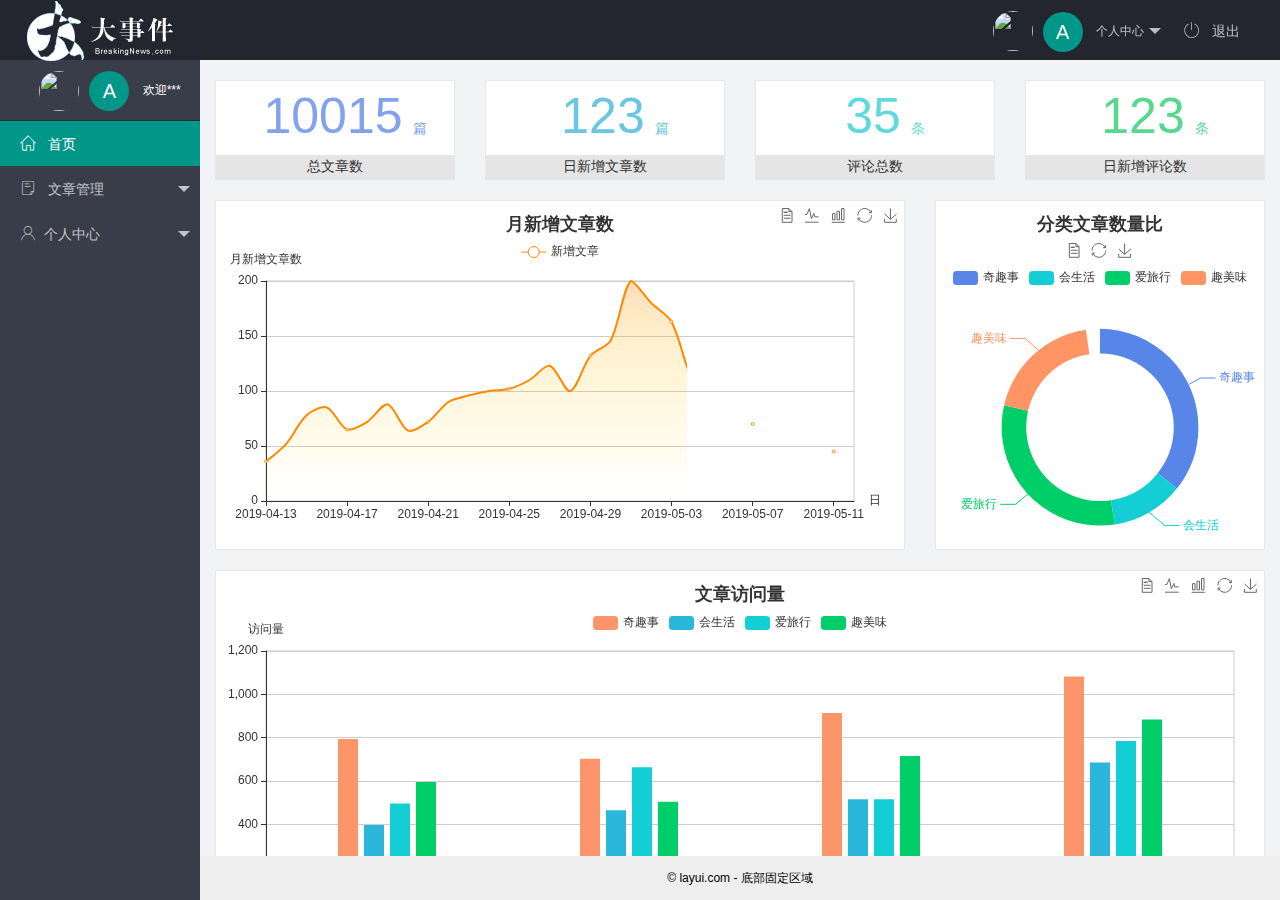
==== commit 15c8ccfe: "完成个人中心功能的开发" ====
--- a/index.html
+++ b/index.html
@@ -34,9 +34,9 @@
                         <img src="http://t.cn/RCzsdCq" class="layui-nav-img"><span class="text-avatar">A</span> 个人中心
                     </a>
                     <dl class="layui-nav-child">
-                        <dd><a href="">基本资料</a></dd>
-                        <dd><a href="">更换头像</a></dd>
-                        <dd><a href="">重置密码</a></dd>
+                        <dd><a href="/user/user_info.html" target="fm">基本资料</a></dd>
+                        <dd><a href="/user/user_avatar.html" target="fm">更换头像</a></dd>
+                        <dd><a href="/user/user_pwd.html" target="fm">重置密码</a></dd>
 
                     </dl>
                 </li>
@@ -71,9 +71,10 @@
                     <li class="layui-nav-item">
                         <a href="javascript:;"><span class="iconfont icon-user"></span>个人中心</a>
                         <dl class="layui-nav-child">
-                            <dd><a href="javascript:;"><i class="layui-icon layui-icon-app"></i>基本资料</a></dd>
-                            <dd><a href="javascript:;"><i class="layui-icon layui-icon-app"></i>更换头像</a></dd>
-                            <dd><a href="javascript:;"><i class="layui-icon layui-icon-app"></i>重置密码</a></dd>
+                            <!-- 在fm中打开 -->
+                            <dd><a href="/user/user_info.html" target="fm"><i class="layui-icon layui-icon-app"></i>基本资料</a></dd>
+                            <dd><a href="/user/user_avatar.html" target="fm"><i class="layui-icon layui-icon-app"></i>更换头像</a></dd>
+                            <dd><a href="/user/user_pwd.html" target="fm"><i class="layui-icon layui-icon-app"></i>重置密码</a></dd>
                         </dl>
                     </li>
 
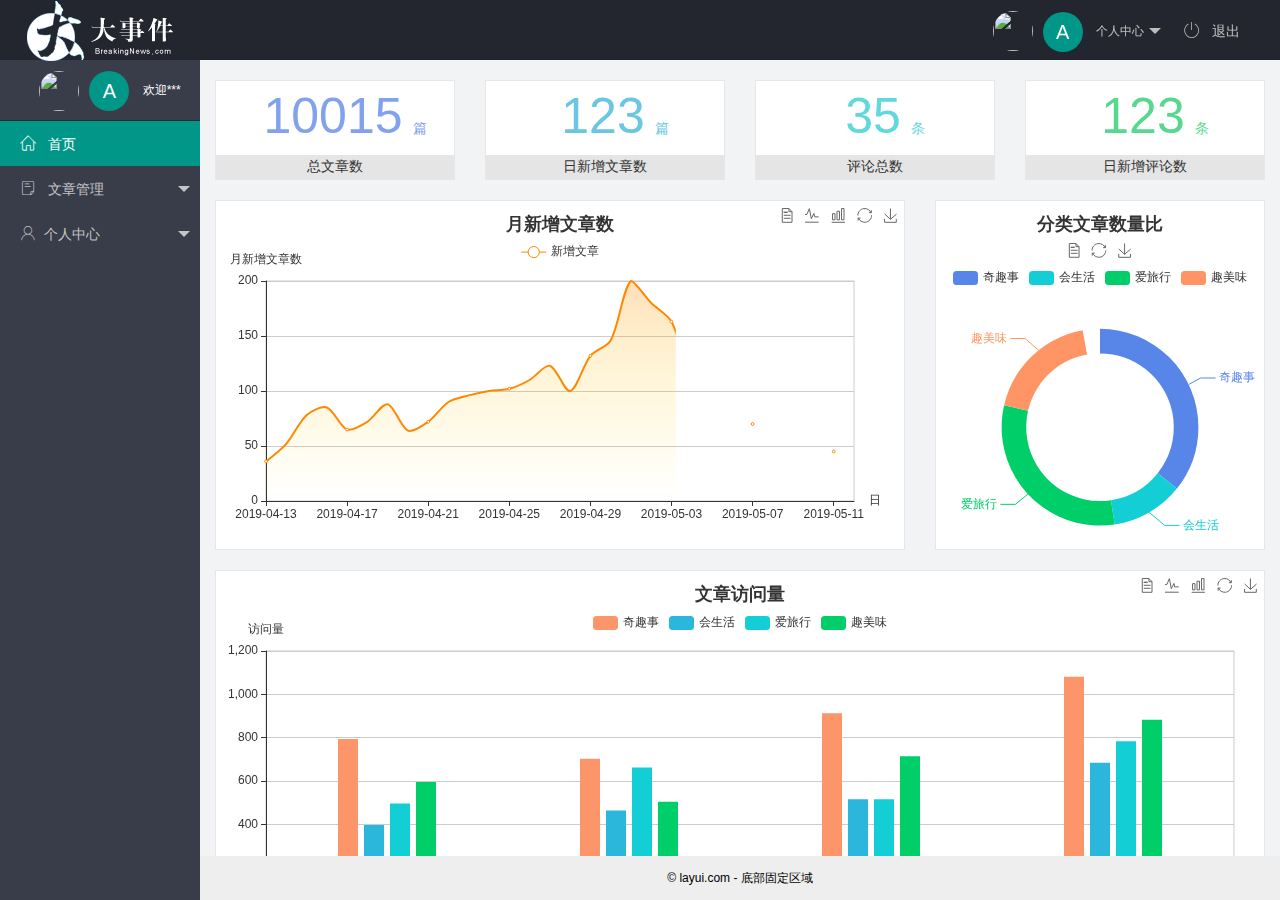
==== commit 15dbb6f4: "完成了文章管理相关功能的开发" ====
--- a/index.html
+++ b/index.html
@@ -62,9 +62,9 @@
                         <a class="" href="javascript:;"><span class="iconfont icon-16"></span>
                             文章管理</a>
                         <dl class="layui-nav-child">
-                            <dd><a href="javascript:;"><i class="layui-icon layui-icon-app"></i>  文章类别</a></dd>
-                            <dd><a href="javascript:;"><i class="layui-icon layui-icon-app"></i>文章列表</a></dd>
-                            <dd><a href="javascript:;"><i class="layui-icon layui-icon-app"></i>发表文章</a></dd>
+                            <dd><a href="/article/art_cate.html" target="fm"><i class="layui-icon layui-icon-app"></i>  文章类别</a></dd>
+                            <dd><a href="/article/art_list.html" target="fm"><i class="layui-icon layui-icon-app"></i>文章列表</a></dd>
+                            <dd><a href="/article/art_pub.html" target="fm"><i class="layui-icon layui-icon-app"></i>发表文章</a></dd>
 
                         </dl>
                     </li>
